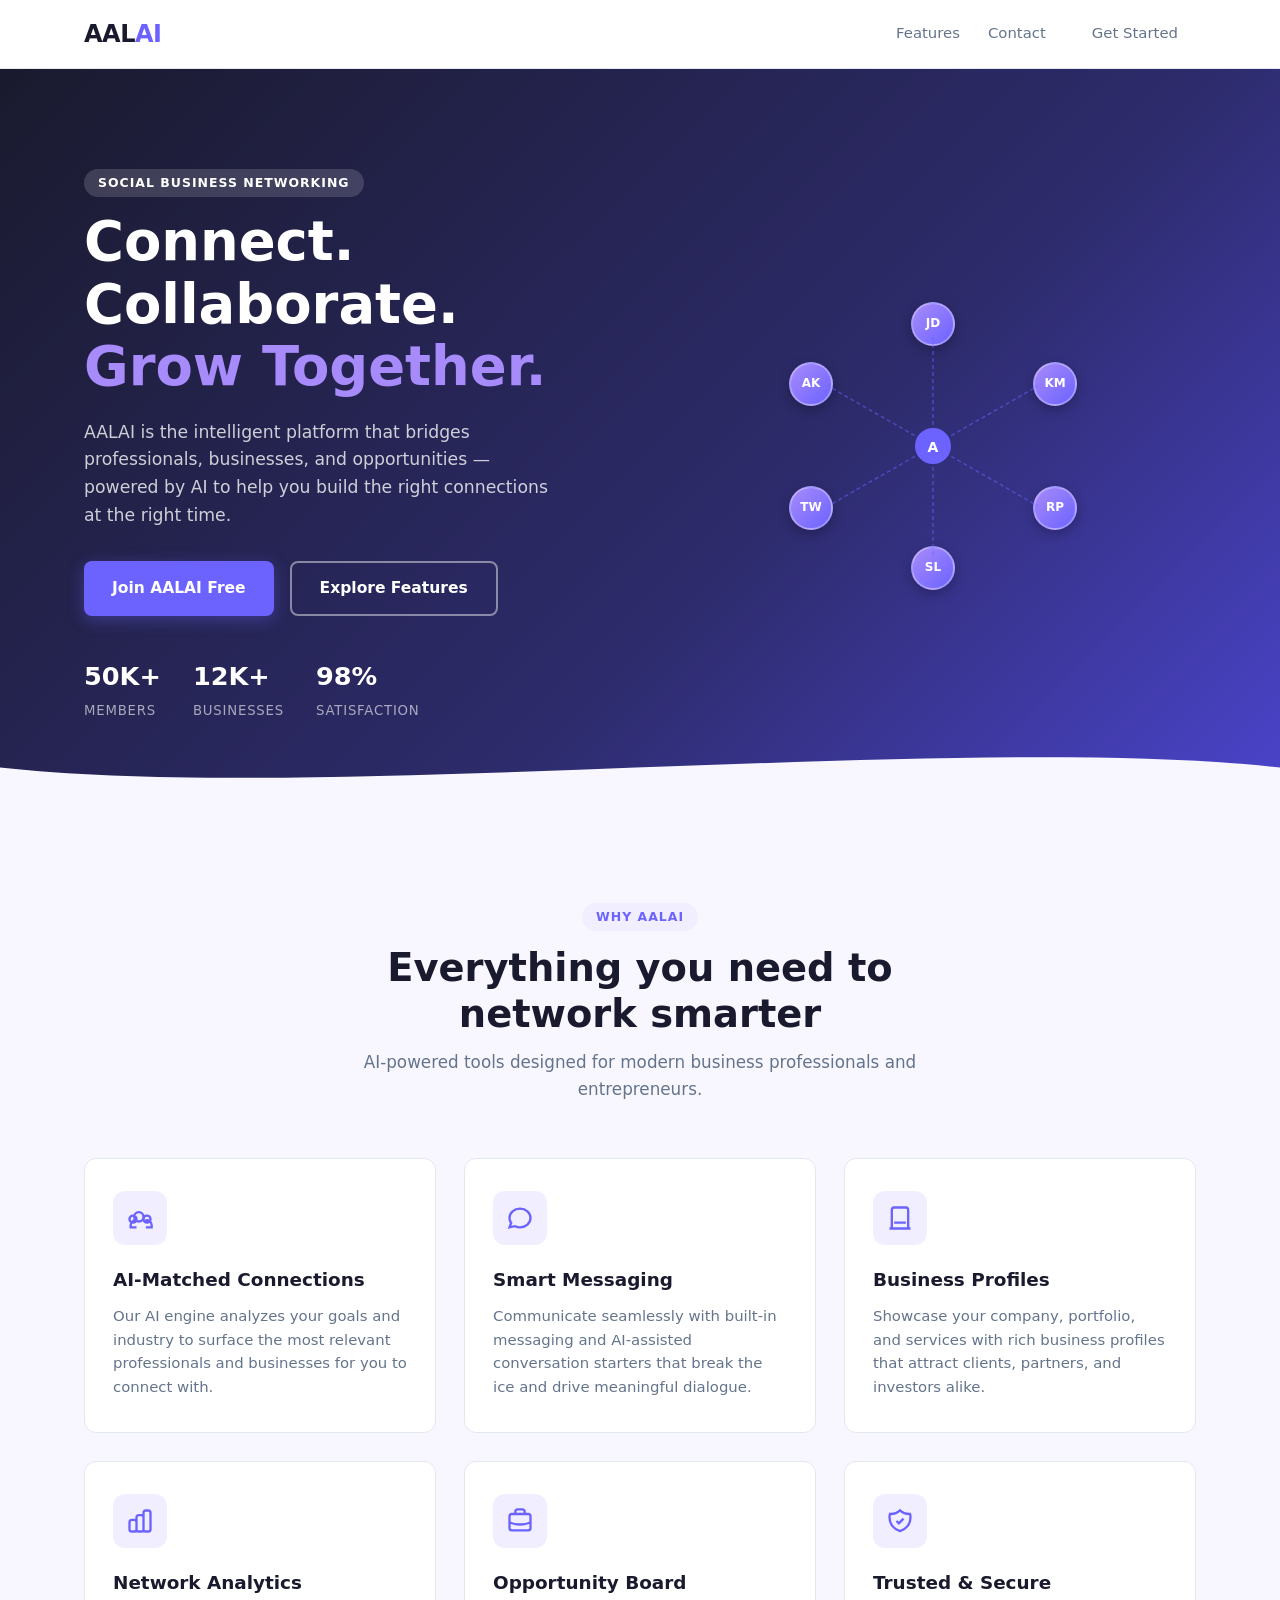
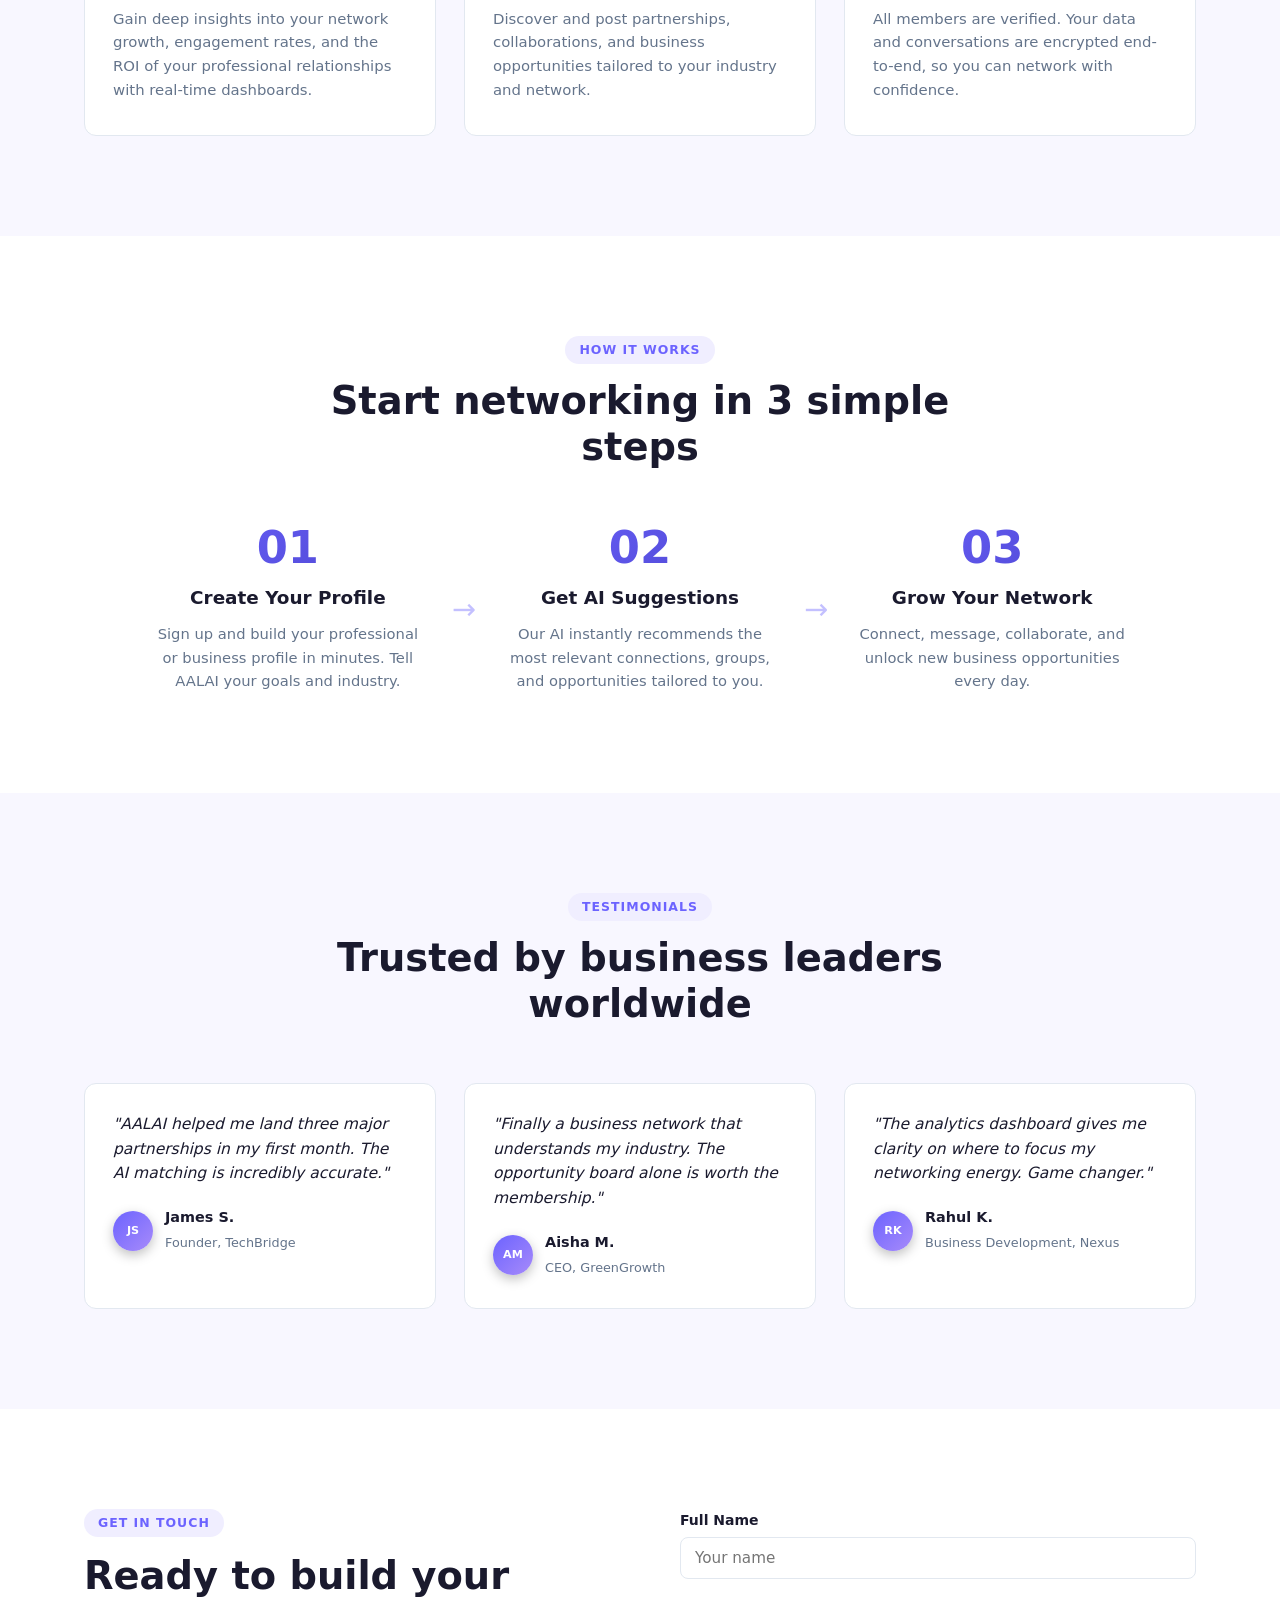
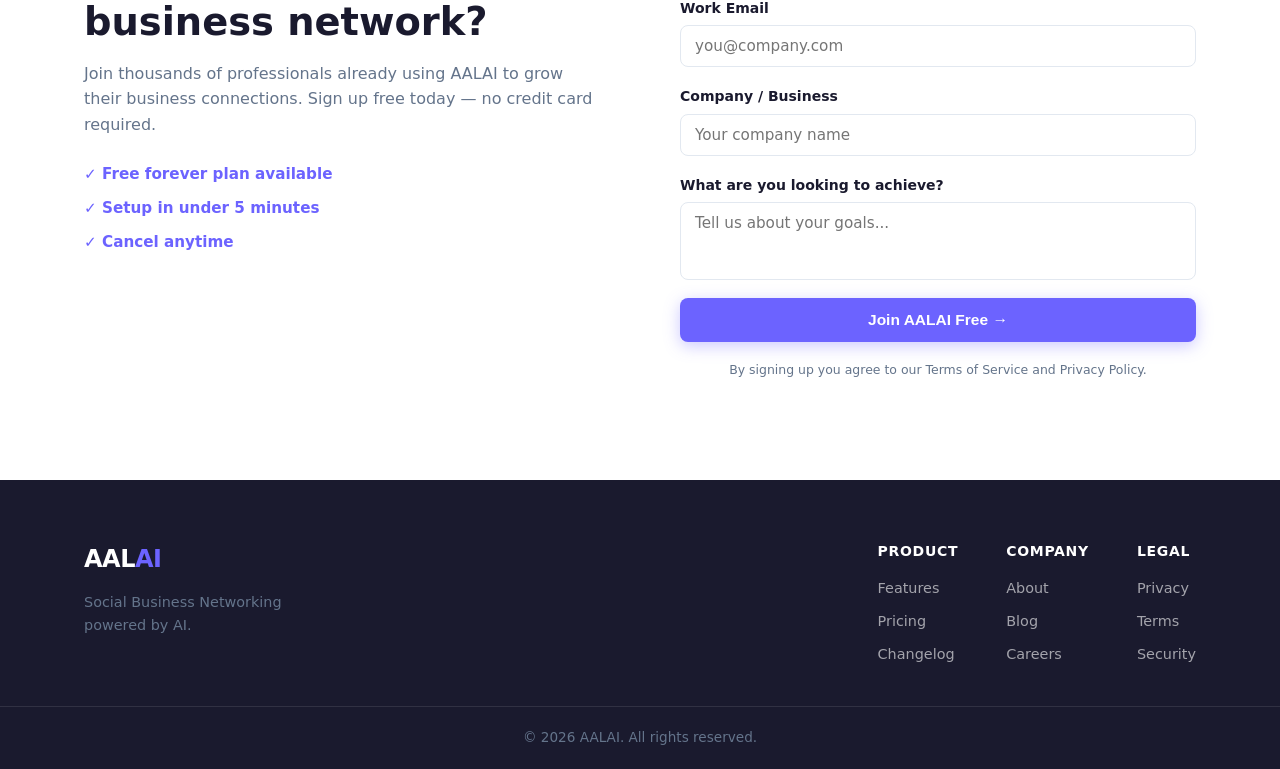
==== index.html @ 5a7bb8ed "Build AALAI social business networking landing page Complete HTML/CSS/JS landing page for AALAI feat" ====
<!DOCTYPE html>
<html lang="en">
<head>
  <meta charset="UTF-8" />
  <meta name="viewport" content="width=device-width, initial-scale=1.0" />
  <title>AALAI — Social Business Networking</title>
  <link rel="stylesheet" href="style.css" />
</head>
<body>

  <!-- NAV -->
  <header class="nav">
    <div class="container nav__inner">
      <a href="#" class="logo">AAL<span>AI</span></a>
      <nav class="nav__links">
        <a href="#features">Features</a>
        <a href="#contact">Contact</a>
        <a href="#contact" class="btn btn--sm">Get Started</a>
      </nav>
      <button class="nav__toggle" aria-label="Toggle menu">&#9776;</button>
    </div>
  </header>

  <!-- HERO -->
  <section class="hero">
    <div class="container hero__inner">
      <div class="hero__text">
        <span class="badge">Social Business Networking</span>
        <h1>Connect. Collaborate.<br /><span>Grow Together.</span></h1>
        <p>
          AALAI is the intelligent platform that bridges professionals,
          businesses, and opportunities — powered by AI to help you build
          the right connections at the right time.
        </p>
        <div class="hero__cta">
          <a href="#contact" class="btn btn--primary">Join AALAI Free</a>
          <a href="#features" class="btn btn--ghost">Explore Features</a>
        </div>
        <div class="hero__stats">
          <div class="stat"><strong>50K+</strong><span>Members</span></div>
          <div class="stat"><strong>12K+</strong><span>Businesses</span></div>
          <div class="stat"><strong>98%</strong><span>Satisfaction</span></div>
        </div>
      </div>
      <div class="hero__visual" aria-hidden="true">
        <div class="network-graph">
          <div class="node node--center">
            <svg width="40" height="40" viewBox="0 0 40 40"><circle cx="20" cy="20" r="18" fill="#6c63ff"/><text x="50%" y="54%" dominant-baseline="middle" text-anchor="middle" fill="#fff" font-size="14" font-weight="bold">A</text></svg>
          </div>
          <div class="node node--1"><div class="avatar">JD</div></div>
          <div class="node node--2"><div class="avatar">KM</div></div>
          <div class="node node--3"><div class="avatar">RP</div></div>
          <div class="node node--4"><div class="avatar">SL</div></div>
          <div class="node node--5"><div class="avatar">TW</div></div>
          <div class="node node--6"><div class="avatar">AK</div></div>
          <svg class="lines" viewBox="0 0 300 300" xmlns="http://www.w3.org/2000/svg">
            <line x1="150" y1="150" x2="150" y2="40" stroke="#6c63ff" stroke-width="1.5" stroke-dasharray="4 3" opacity="0.5"/>
            <line x1="150" y1="150" x2="255" y2="90" stroke="#6c63ff" stroke-width="1.5" stroke-dasharray="4 3" opacity="0.5"/>
            <line x1="150" y1="150" x2="255" y2="210" stroke="#6c63ff" stroke-width="1.5" stroke-dasharray="4 3" opacity="0.5"/>
            <line x1="150" y1="150" x2="150" y2="260" stroke="#6c63ff" stroke-width="1.5" stroke-dasharray="4 3" opacity="0.5"/>
            <line x1="150" y1="150" x2="45" y2="210" stroke="#6c63ff" stroke-width="1.5" stroke-dasharray="4 3" opacity="0.5"/>
            <line x1="150" y1="150" x2="45" y2="90" stroke="#6c63ff" stroke-width="1.5" stroke-dasharray="4 3" opacity="0.5"/>
          </svg>
        </div>
      </div>
    </div>
    <div class="hero__wave">
      <svg viewBox="0 0 1440 80" xmlns="http://www.w3.org/2000/svg" preserveAspectRatio="none">
        <path d="M0,40 C360,80 1080,0 1440,40 L1440,80 L0,80 Z" fill="#f8f7ff"/>
      </svg>
    </div>
  </section>

  <!-- FEATURES -->
  <section class="features" id="features">
    <div class="container">
      <div class="section-header">
        <span class="badge">Why AALAI</span>
        <h2>Everything you need to network smarter</h2>
        <p>AI-powered tools designed for modern business professionals and entrepreneurs.</p>
      </div>
      <div class="features__grid">

        <div class="feature-card">
          <div class="feature-icon">
            <svg width="28" height="28" fill="none" viewBox="0 0 24 24" stroke="#6c63ff" stroke-width="2">
              <path d="M17 20h5v-2a4 4 0 00-5.477-3.72M9 20H4v-2a4 4 0 015.477-3.72M15 11a4 4 0 10-8 0 4 4 0 008 0zm6 2a3 3 0 11-6 0 3 3 0 016 0zm-18 0a3 3 0 116 0 3 3 0 01-6 0z"/>
            </svg>
          </div>
          <h3>AI-Matched Connections</h3>
          <p>Our AI engine analyzes your goals and industry to surface the most relevant professionals and businesses for you to connect with.</p>
        </div>

        <div class="feature-card">
          <div class="feature-icon">
            <svg width="28" height="28" fill="none" viewBox="0 0 24 24" stroke="#6c63ff" stroke-width="2">
              <path d="M8 12h.01M12 12h.01M16 12h.01M21 12c0 4.418-4.03 8-9 8a9.862 9.862 0 01-4.255-.949L3 20l1.395-3.72C3.512 15.042 3 13.574 3 12c0-4.418 4.03-8 9-8s9 3.582 9 8z"/>
            </svg>
          </div>
          <h3>Smart Messaging</h3>
          <p>Communicate seamlessly with built-in messaging and AI-assisted conversation starters that break the ice and drive meaningful dialogue.</p>
        </div>

        <div class="feature-card">
          <div class="feature-icon">
            <svg width="28" height="28" fill="none" viewBox="0 0 24 24" stroke="#6c63ff" stroke-width="2">
              <path d="M19 21V5a2 2 0 00-2-2H7a2 2 0 00-2 2v16m14 0H5m14 0h2M5 21H3m4-10h.01M12 11h.01M17 11h.01M7 16h10"/>
            </svg>
          </div>
          <h3>Business Profiles</h3>
          <p>Showcase your company, portfolio, and services with rich business profiles that attract clients, partners, and investors alike.</p>
        </div>

        <div class="feature-card">
          <div class="feature-icon">
            <svg width="28" height="28" fill="none" viewBox="0 0 24 24" stroke="#6c63ff" stroke-width="2">
              <path d="M9 19v-6a2 2 0 00-2-2H5a2 2 0 00-2 2v6a2 2 0 002 2h2a2 2 0 002-2zm0 0V9a2 2 0 012-2h2a2 2 0 012 2v10m-6 0a2 2 0 002 2h2a2 2 0 002-2m0 0V5a2 2 0 012-2h2a2 2 0 012 2v14a2 2 0 01-2 2h-2a2 2 0 01-2-2z"/>
            </svg>
          </div>
          <h3>Network Analytics</h3>
          <p>Gain deep insights into your network growth, engagement rates, and the ROI of your professional relationships with real-time dashboards.</p>
        </div>

        <div class="feature-card">
          <div class="feature-icon">
            <svg width="28" height="28" fill="none" viewBox="0 0 24 24" stroke="#6c63ff" stroke-width="2">
              <path d="M21 13.255A23.931 23.931 0 0112 15c-3.183 0-6.22-.62-9-1.745M16 6V4a2 2 0 00-2-2h-4a2 2 0 00-2 2v2m4 6h.01M5 20h14a2 2 0 002-2V8a2 2 0 00-2-2H5a2 2 0 00-2 2v10a2 2 0 002 2z"/>
            </svg>
          </div>
          <h3>Opportunity Board</h3>
          <p>Discover and post partnerships, collaborations, and business opportunities tailored to your industry and network.</p>
        </div>

        <div class="feature-card">
          <div class="feature-icon">
            <svg width="28" height="28" fill="none" viewBox="0 0 24 24" stroke="#6c63ff" stroke-width="2">
              <path d="M9 12l2 2 4-4m5.618-4.016A11.955 11.955 0 0112 2.944a11.955 11.955 0 01-8.618 3.04A12.02 12.02 0 003 9c0 5.591 3.824 10.29 9 11.622 5.176-1.332 9-6.03 9-11.622 0-1.042-.133-2.052-.382-3.016z"/>
            </svg>
          </div>
          <h3>Trusted & Secure</h3>
          <p>All members are verified. Your data and conversations are encrypted end-to-end, so you can network with confidence.</p>
        </div>

      </div>
    </div>
  </section>

  <!-- HOW IT WORKS -->
  <section class="how">
    <div class="container">
      <div class="section-header">
        <span class="badge">How It Works</span>
        <h2>Start networking in 3 simple steps</h2>
      </div>
      <div class="how__steps">
        <div class="step">
          <div class="step__num">01</div>
          <h3>Create Your Profile</h3>
          <p>Sign up and build your professional or business profile in minutes. Tell AALAI your goals and industry.</p>
        </div>
        <div class="step__arrow">&#8594;</div>
        <div class="step">
          <div class="step__num">02</div>
          <h3>Get AI Suggestions</h3>
          <p>Our AI instantly recommends the most relevant connections, groups, and opportunities tailored to you.</p>
        </div>
        <div class="step__arrow">&#8594;</div>
        <div class="step">
          <div class="step__num">03</div>
          <h3>Grow Your Network</h3>
          <p>Connect, message, collaborate, and unlock new business opportunities every day.</p>
        </div>
      </div>
    </div>
  </section>

  <!-- TESTIMONIALS -->
  <section class="testimonials">
    <div class="container">
      <div class="section-header">
        <span class="badge">Testimonials</span>
        <h2>Trusted by business leaders worldwide</h2>
      </div>
      <div class="testimonials__grid">
        <div class="testimonial-card">
          <p>"AALAI helped me land three major partnerships in my first month. The AI matching is incredibly accurate."</p>
          <div class="testimonial-author">
            <div class="avatar">JS</div>
            <div>
              <strong>James S.</strong>
              <span>Founder, TechBridge</span>
            </div>
          </div>
        </div>
        <div class="testimonial-card">
          <p>"Finally a business network that understands my industry. The opportunity board alone is worth the membership."</p>
          <div class="testimonial-author">
            <div class="avatar">AM</div>
            <div>
              <strong>Aisha M.</strong>
              <span>CEO, GreenGrowth</span>
            </div>
          </div>
        </div>
        <div class="testimonial-card">
          <p>"The analytics dashboard gives me clarity on where to focus my networking energy. Game changer."</p>
          <div class="testimonial-author">
            <div class="avatar">RK</div>
            <div>
              <strong>Rahul K.</strong>
              <span>Business Development, Nexus</span>
            </div>
          </div>
        </div>
      </div>
    </div>
  </section>

  <!-- CONTACT -->
  <section class="contact" id="contact">
    <div class="container">
      <div class="contact__inner">
        <div class="contact__text">
          <span class="badge">Get In Touch</span>
          <h2>Ready to build your<br />business network?</h2>
          <p>Join thousands of professionals already using AALAI to grow their business connections. Sign up free today — no credit card required.</p>
          <ul class="contact__perks">
            <li>&#10003; Free forever plan available</li>
            <li>&#10003; Setup in under 5 minutes</li>
            <li>&#10003; Cancel anytime</li>
          </ul>
        </div>
        <form class="contact__form" id="contactForm" novalidate>
          <div class="form-group">
            <label for="name">Full Name</label>
            <input type="text" id="name" name="name" placeholder="Your name" required />
          </div>
          <div class="form-group">
            <label for="email">Work Email</label>
            <input type="email" id="email" name="email" placeholder="you@company.com" required />
          </div>
          <div class="form-group">
            <label for="company">Company / Business</label>
            <input type="text" id="company" name="company" placeholder="Your company name" />
          </div>
          <div class="form-group">
            <label for="message">What are you looking to achieve?</label>
            <textarea id="message" name="message" rows="3" placeholder="Tell us about your goals..."></textarea>
          </div>
          <button type="submit" class="btn btn--primary btn--full">Join AALAI Free &#8594;</button>
          <p class="form-note">By signing up you agree to our Terms of Service and Privacy Policy.</p>
          <div class="form-success" id="formSuccess" hidden>
            &#10003; Thanks! We'll be in touch soon.
          </div>
        </form>
      </div>
    </div>
  </section>

  <!-- FOOTER -->
  <footer class="footer">
    <div class="container footer__inner">
      <div class="footer__brand">
        <a href="#" class="logo">AAL<span>AI</span></a>
        <p>Social Business Networking powered by AI.</p>
      </div>
      <div class="footer__links">
        <div>
          <strong>Product</strong>
          <a href="#features">Features</a>
          <a href="#">Pricing</a>
          <a href="#">Changelog</a>
        </div>
        <div>
          <strong>Company</strong>
          <a href="#">About</a>
          <a href="#">Blog</a>
          <a href="#">Careers</a>
        </div>
        <div>
          <strong>Legal</strong>
          <a href="#">Privacy</a>
          <a href="#">Terms</a>
          <a href="#">Security</a>
        </div>
      </div>
    </div>
    <div class="footer__bottom">
      <div class="container">
        <p>&copy; 2026 AALAI. All rights reserved.</p>
      </div>
    </div>
  </footer>

  <script src="main.js"></script>
</body>
</html>
---- style.css ----
/* ===========================
   AALAI — Social Business Networking
   style.css
   =========================== */

*, *::before, *::after { box-sizing: border-box; margin: 0; padding: 0; }

:root {
  --primary: #6c63ff;
  --primary-dark: #4b44cc;
  --primary-light: #f0eeff;
  --accent: #ff6584;
  --text: #1a1a2e;
  --muted: #64748b;
  --bg: #ffffff;
  --bg-alt: #f8f7ff;
  --border: #e2e8f0;
  --radius: 12px;
  --shadow: 0 4px 24px rgba(108,99,255,0.10);
  --shadow-lg: 0 8px 40px rgba(108,99,255,0.18);
  --transition: 0.22s ease;
  --font: 'Segoe UI', system-ui, -apple-system, sans-serif;
}

html { scroll-behavior: smooth; }

body {
  font-family: var(--font);
  color: var(--text);
  background: var(--bg);
  line-height: 1.6;
}

.container {
  max-width: 1160px;
  margin: 0 auto;
  padding: 0 24px;
}

/* TYPOGRAPHY */
h1 { font-size: clamp(2.2rem, 5vw, 3.4rem); font-weight: 800; line-height: 1.15; }
h2 { font-size: clamp(1.6rem, 3.5vw, 2.4rem); font-weight: 700; line-height: 1.2; }
h3 { font-size: 1.15rem; font-weight: 600; }
p  { color: var(--muted); }

.badge {
  display: inline-block;
  background: var(--primary-light);
  color: var(--primary);
  font-size: 0.78rem;
  font-weight: 600;
  letter-spacing: 0.08em;
  text-transform: uppercase;
  padding: 4px 14px;
  border-radius: 100px;
  margin-bottom: 14px;
}

.section-header {
  text-align: center;
  max-width: 620px;
  margin: 0 auto 56px;
}
.section-header h2 { margin-bottom: 12px; }
.section-header p { font-size: 1.05rem; }

/* BUTTONS */
.btn {
  display: inline-flex;
  align-items: center;
  gap: 6px;
  padding: 13px 28px;
  border-radius: 8px;
  font-size: 0.97rem;
  font-weight: 600;
  text-decoration: none;
  cursor: pointer;
  border: none;
  transition: var(--transition);
}
.btn--primary {
  background: var(--primary);
  color: #fff;
  box-shadow: 0 4px 16px rgba(108,99,255,0.35);
}
.btn--primary:hover { background: var(--primary-dark); transform: translateY(-1px); box-shadow: 0 6px 20px rgba(108,99,255,0.45); }
.btn--ghost {
  background: transparent;
  color: var(--primary);
  border: 2px solid var(--primary);
}
.btn--ghost:hover { background: var(--primary-light); }
.btn--sm { padding: 8px 18px; font-size: 0.875rem; }
.btn--full { width: 100%; justify-content: center; }

/* NAV */
.nav {
  position: sticky;
  top: 0;
  z-index: 100;
  background: rgba(255,255,255,0.92);
  backdrop-filter: blur(12px);
  border-bottom: 1px solid var(--border);
}
.nav__inner {
  display: flex;
  align-items: center;
  justify-content: space-between;
  height: 68px;
}
.logo {
  font-size: 1.5rem;
  font-weight: 800;
  text-decoration: none;
  color: var(--text);
  letter-spacing: -0.02em;
}
.logo span { color: var(--primary); }

.nav__links {
  display: flex;
  align-items: center;
  gap: 28px;
}
.nav__links a {
  color: var(--muted);
  text-decoration: none;
  font-size: 0.93rem;
  font-weight: 500;
  transition: color var(--transition);
}
.nav__links a:hover { color: var(--primary); }

.nav__toggle {
  display: none;
  background: none;
  border: none;
  font-size: 1.4rem;
  cursor: pointer;
  color: var(--text);
}

/* HERO */
.hero {
  background: linear-gradient(135deg, #1a1a2e 0%, #2d2b6b 60%, #4b44cc 100%);
  position: relative;
  overflow: hidden;
  padding: 100px 0 0;
}
.hero__inner {
  display: grid;
  grid-template-columns: 1fr 1fr;
  gap: 60px;
  align-items: center;
  padding-bottom: 80px;
}
.hero__text { color: #fff; }
.hero__text .badge { background: rgba(255,255,255,0.15); color: #fff; }
.hero__text h1 { color: #fff; margin-bottom: 20px; }
.hero__text h1 span { color: #a78bfa; }
.hero__text p { color: rgba(255,255,255,0.78); font-size: 1.08rem; margin-bottom: 32px; max-width: 480px; }

.hero__cta { display: flex; gap: 16px; flex-wrap: wrap; margin-bottom: 40px; }
.hero__cta .btn--ghost { color: #fff; border-color: rgba(255,255,255,0.45); }
.hero__cta .btn--ghost:hover { background: rgba(255,255,255,0.1); }

.hero__stats { display: flex; gap: 32px; }
.stat strong { display: block; font-size: 1.6rem; font-weight: 800; color: #fff; }
.stat span { font-size: 0.83rem; color: rgba(255,255,255,0.6); text-transform: uppercase; letter-spacing: 0.06em; }

/* Network graph visual */
.hero__visual {
  display: flex;
  justify-content: center;
  align-items: center;
}
.network-graph {
  position: relative;
  width: 300px;
  height: 300px;
}
.node {
  position: absolute;
  display: flex;
  align-items: center;
  justify-content: center;
}
.node--center { top: 50%; left: 50%; transform: translate(-50%,-50%); z-index: 2; }
.node--1 { top: 2%; left: 50%; transform: translateX(-50%); }
.node--2 { top: 22%; right: 2%; }
.node--3 { bottom: 22%; right: 2%; }
.node--4 { bottom: 2%; left: 50%; transform: translateX(-50%); }
.node--5 { bottom: 22%; left: 2%; }
.node--6 { top: 22%; left: 2%; }

.avatar {
  width: 44px;
  height: 44px;
  background: linear-gradient(135deg, #a78bfa, #6c63ff);
  border-radius: 50%;
  display: flex;
  align-items: center;
  justify-content: center;
  color: #fff;
  font-size: 0.75rem;
  font-weight: 700;
  border: 2px solid rgba(255,255,255,0.3);
  box-shadow: 0 4px 12px rgba(0,0,0,0.25);
}

.lines {
  position: absolute;
  inset: 0;
  width: 100%;
  height: 100%;
  z-index: 0;
  animation: dash 3s linear infinite;
}
@keyframes dash {
  to { stroke-dashoffset: -20; }
}

.hero__wave {
  position: absolute;
  bottom: -1px;
  left: 0;
  width: 100%;
  line-height: 0;
}
.hero__wave svg { display: block; width: 100%; }

/* FEATURES */
.features {
  background: var(--bg-alt);
  padding: 100px 0;
}
.features__grid {
  display: grid;
  grid-template-columns: repeat(3, 1fr);
  gap: 28px;
}
.feature-card {
  background: var(--bg);
  border: 1px solid var(--border);
  border-radius: var(--radius);
  padding: 32px 28px;
  transition: var(--transition);
}
.feature-card:hover { box-shadow: var(--shadow-lg); transform: translateY(-4px); }
.feature-icon {
  width: 54px;
  height: 54px;
  background: var(--primary-light);
  border-radius: 12px;
  display: flex;
  align-items: center;
  justify-content: center;
  margin-bottom: 20px;
}
.feature-card h3 { margin-bottom: 10px; color: var(--text); }
.feature-card p { font-size: 0.93rem; }

/* HOW IT WORKS */
.how {
  padding: 100px 0;
  background: var(--bg);
}
.how__steps {
  display: flex;
  align-items: flex-start;
  justify-content: center;
  gap: 24px;
  flex-wrap: wrap;
}
.step {
  flex: 1;
  min-width: 200px;
  max-width: 280px;
  text-align: center;
}
.step__num {
  font-size: 2.8rem;
  font-weight: 900;
  color: var(--primary-light);
  line-height: 1;
  margin-bottom: 12px;
  background: linear-gradient(135deg, var(--primary), var(--primary-dark));
  -webkit-background-clip: text;
  -webkit-text-fill-color: transparent;
  background-clip: text;
}
.step h3 { margin-bottom: 10px; }
.step p { font-size: 0.92rem; }
.step__arrow { font-size: 1.8rem; color: var(--primary); align-self: center; opacity: 0.4; }

/* TESTIMONIALS */
.testimonials {
  padding: 100px 0;
  background: var(--bg-alt);
}
.testimonials__grid {
  display: grid;
  grid-template-columns: repeat(3, 1fr);
  gap: 28px;
}
.testimonial-card {
  background: var(--bg);
  border: 1px solid var(--border);
  border-radius: var(--radius);
  padding: 28px;
}
.testimonial-card p { font-size: 0.97rem; color: var(--text); margin-bottom: 20px; font-style: italic; }
.testimonial-author {
  display: flex;
  align-items: center;
  gap: 12px;
}
.testimonial-author .avatar {
  width: 40px;
  height: 40px;
  font-size: 0.7rem;
  border: none;
  background: linear-gradient(135deg, #6c63ff, #a78bfa);
}
.testimonial-author strong { display: block; font-size: 0.9rem; color: var(--text); }
.testimonial-author span { font-size: 0.8rem; color: var(--muted); }

/* CONTACT */
.contact {
  padding: 100px 0;
  background: var(--bg);
}
.contact__inner {
  display: grid;
  grid-template-columns: 1fr 1fr;
  gap: 80px;
  align-items: start;
}
.contact__text .badge { margin-bottom: 16px; }
.contact__text h2 { margin-bottom: 16px; }
.contact__text p { margin-bottom: 24px; font-size: 1rem; }
.contact__perks { list-style: none; display: flex; flex-direction: column; gap: 10px; }
.contact__perks li { color: var(--primary); font-weight: 600; font-size: 0.95rem; }

.contact__form { display: flex; flex-direction: column; gap: 18px; }
.form-group { display: flex; flex-direction: column; gap: 6px; }
.form-group label { font-size: 0.875rem; font-weight: 600; color: var(--text); }
.form-group input,
.form-group textarea {
  padding: 11px 14px;
  border: 1.5px solid var(--border);
  border-radius: 8px;
  font-family: var(--font);
  font-size: 0.95rem;
  color: var(--text);
  background: var(--bg);
  transition: border-color var(--transition);
  resize: none;
}
.form-group input:focus,
.form-group textarea:focus {
  outline: none;
  border-color: var(--primary);
  box-shadow: 0 0 0 3px rgba(108,99,255,0.12);
}
.form-note { font-size: 0.78rem; text-align: center; color: var(--muted); }
.form-success {
  background: #ecfdf5;
  color: #059669;
  border: 1px solid #a7f3d0;
  border-radius: 8px;
  padding: 12px 16px;
  font-weight: 600;
  text-align: center;
}

/* FOOTER */
.footer {
  background: var(--text);
  color: rgba(255,255,255,0.7);
}
.footer__inner {
  display: flex;
  justify-content: space-between;
  gap: 48px;
  padding: 60px 24px 40px;
  flex-wrap: wrap;
}
.footer__brand { max-width: 260px; }
.footer__brand .logo { color: #fff; margin-bottom: 12px; display: inline-block; }
.footer__brand p { font-size: 0.9rem; }
.footer__links {
  display: flex;
  gap: 48px;
  flex-wrap: wrap;
}
.footer__links div {
  display: flex;
  flex-direction: column;
  gap: 10px;
}
.footer__links strong { color: #fff; font-size: 0.875rem; letter-spacing: 0.05em; text-transform: uppercase; margin-bottom: 4px; }
.footer__links a {
  color: rgba(255,255,255,0.6);
  text-decoration: none;
  font-size: 0.9rem;
  transition: color var(--transition);
}
.footer__links a:hover { color: #fff; }
.footer__bottom {
  border-top: 1px solid rgba(255,255,255,0.1);
  padding: 20px 24px;
  text-align: center;
}
.footer__bottom p { font-size: 0.85rem; }

/* RESPONSIVE */
@media (max-width: 900px) {
  .hero__inner { grid-template-columns: 1fr; gap: 40px; text-align: center; }
  .hero__visual { display: none; }
  .hero__stats { justify-content: center; }
  .hero__cta { justify-content: center; }
  .hero__text p { margin: 0 auto 32px; }
  .features__grid { grid-template-columns: repeat(2, 1fr); }
  .testimonials__grid { grid-template-columns: repeat(2, 1fr); }
  .contact__inner { grid-template-columns: 1fr; gap: 48px; }
}

@media (max-width: 640px) {
  .nav__links { display: none; }
  .nav__links.open {
    display: flex;
    flex-direction: column;
    position: absolute;
    top: 68px;
    left: 0;
    right: 0;
    background: #fff;
    border-bottom: 1px solid var(--border);
    padding: 20px 24px;
    gap: 16px;
    box-shadow: var(--shadow);
    z-index: 99;
  }
  .nav__toggle { display: block; }
  .features__grid { grid-template-columns: 1fr; }
  .testimonials__grid { grid-template-columns: 1fr; }
  .how__steps { flex-direction: column; align-items: center; }
  .step__arrow { transform: rotate(90deg); }
  .footer__inner { flex-direction: column; }
  .footer__links { gap: 32px; }
  .hero__stats { flex-direction: column; gap: 16px; align-items: center; }
}
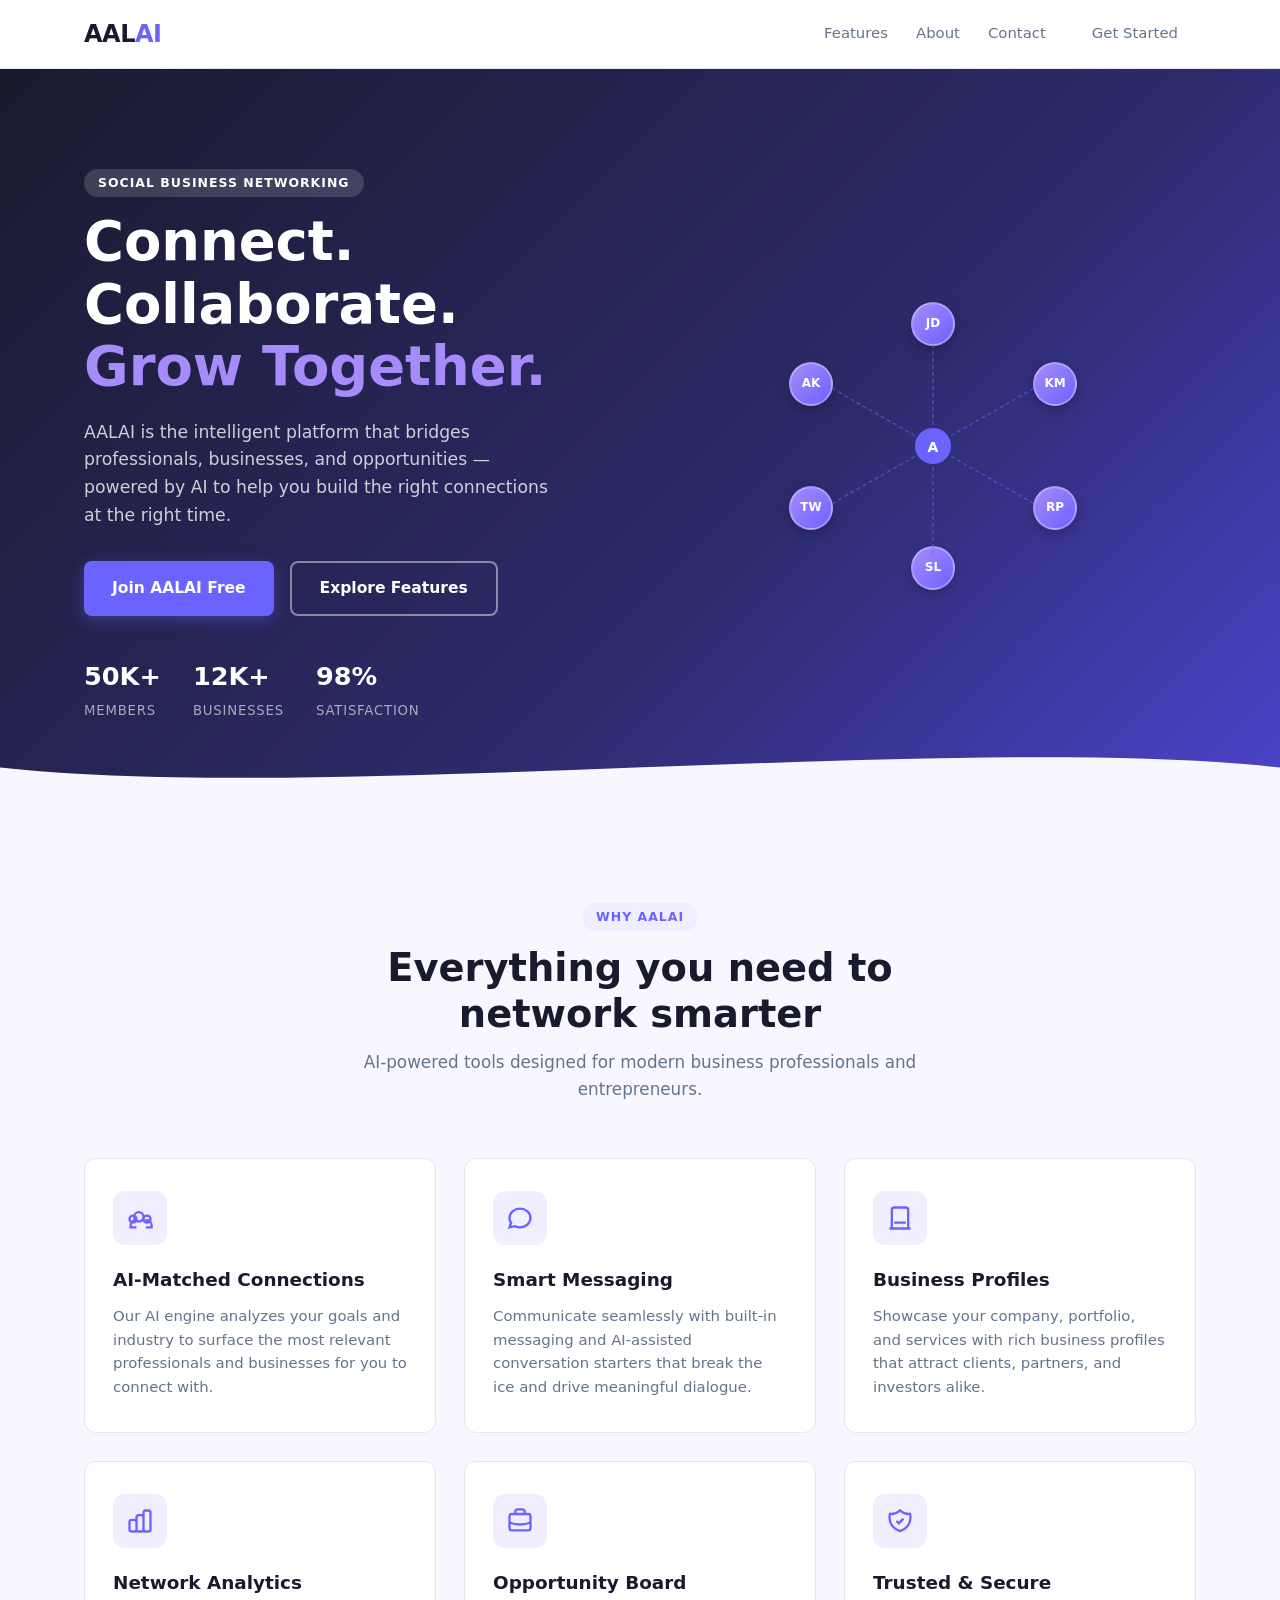
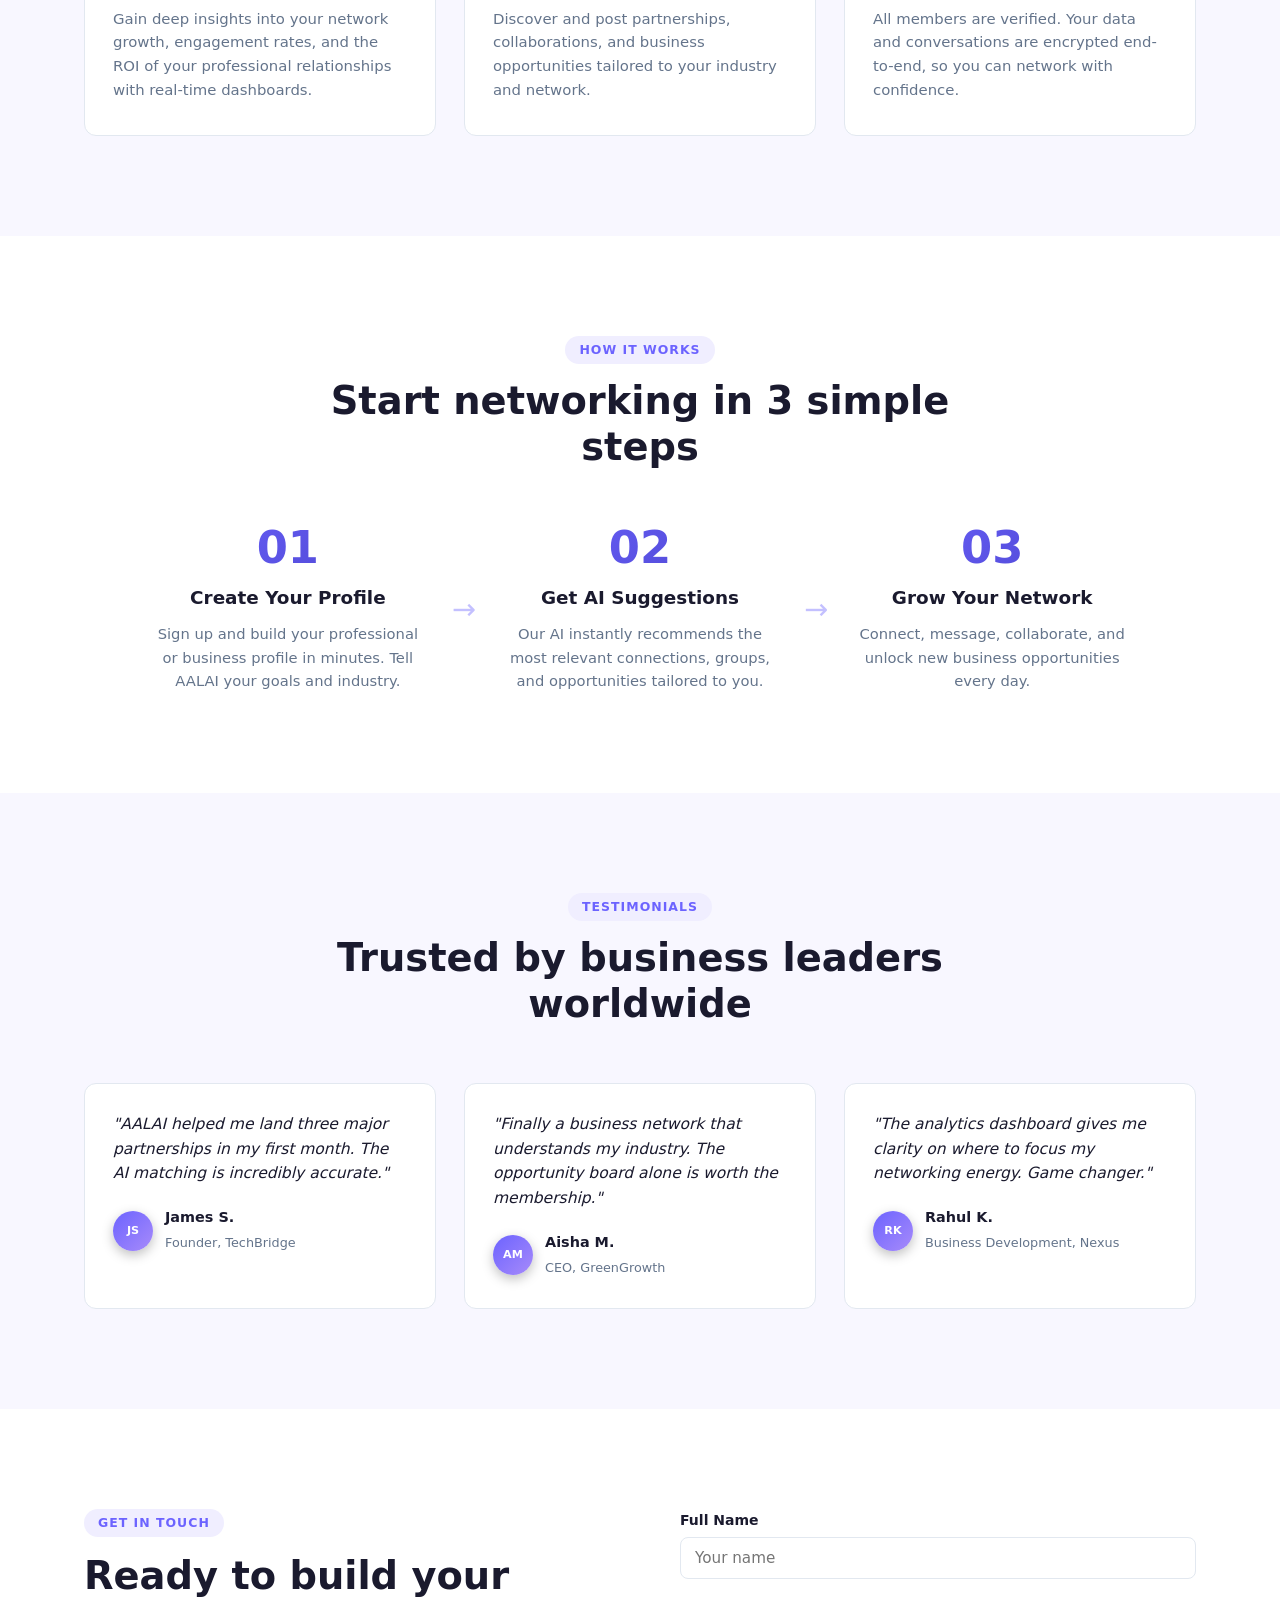
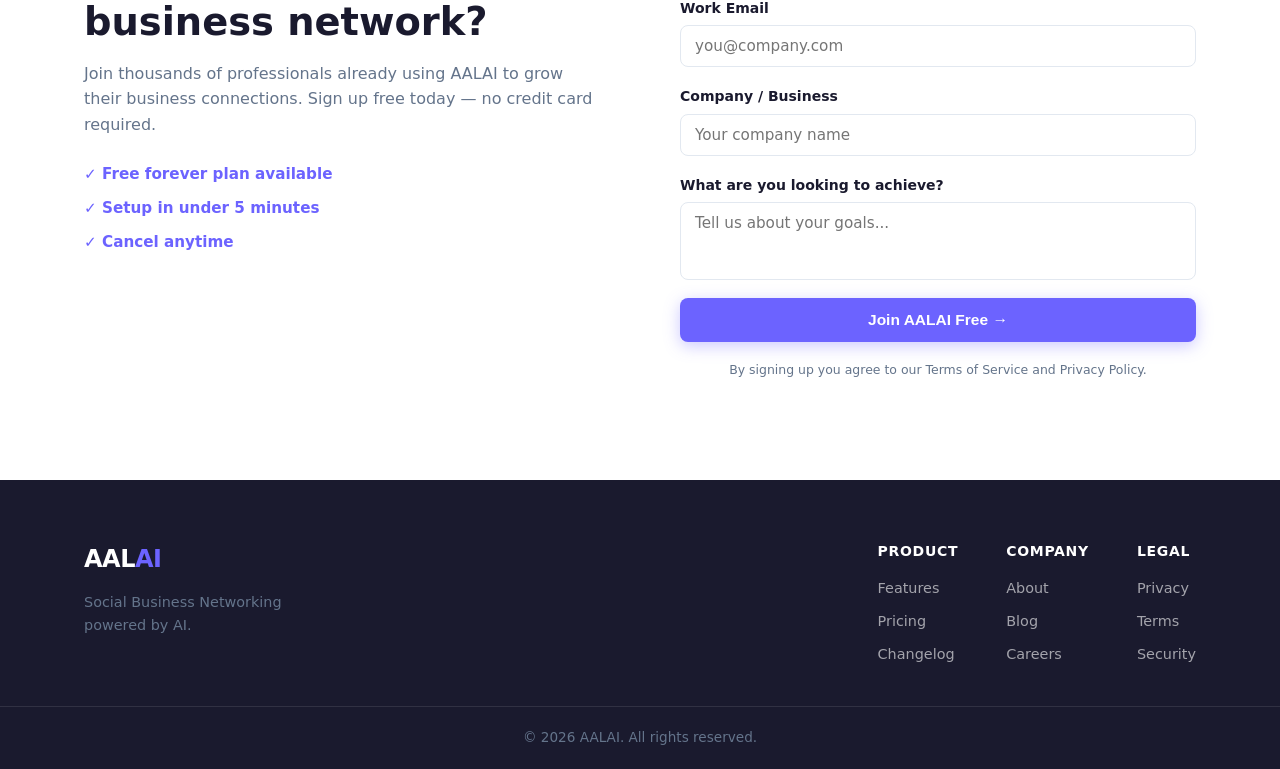
==== commit a9b0bfea: "Add About page with mission, story timeline, values, and team - about.html: full About page with pag" ====
--- a/index.html
+++ b/index.html
@@ -14,6 +14,7 @@
       <a href="#" class="logo">AAL<span>AI</span></a>
       <nav class="nav__links">
         <a href="#features">Features</a>
+        <a href="about.html">About</a>
         <a href="#contact">Contact</a>
         <a href="#contact" class="btn btn--sm">Get Started</a>
       </nav>
@@ -273,7 +274,7 @@
         </div>
         <div>
           <strong>Company</strong>
-          <a href="#">About</a>
+          <a href="about.html">About</a>
           <a href="#">Blog</a>
           <a href="#">Careers</a>
         </div>
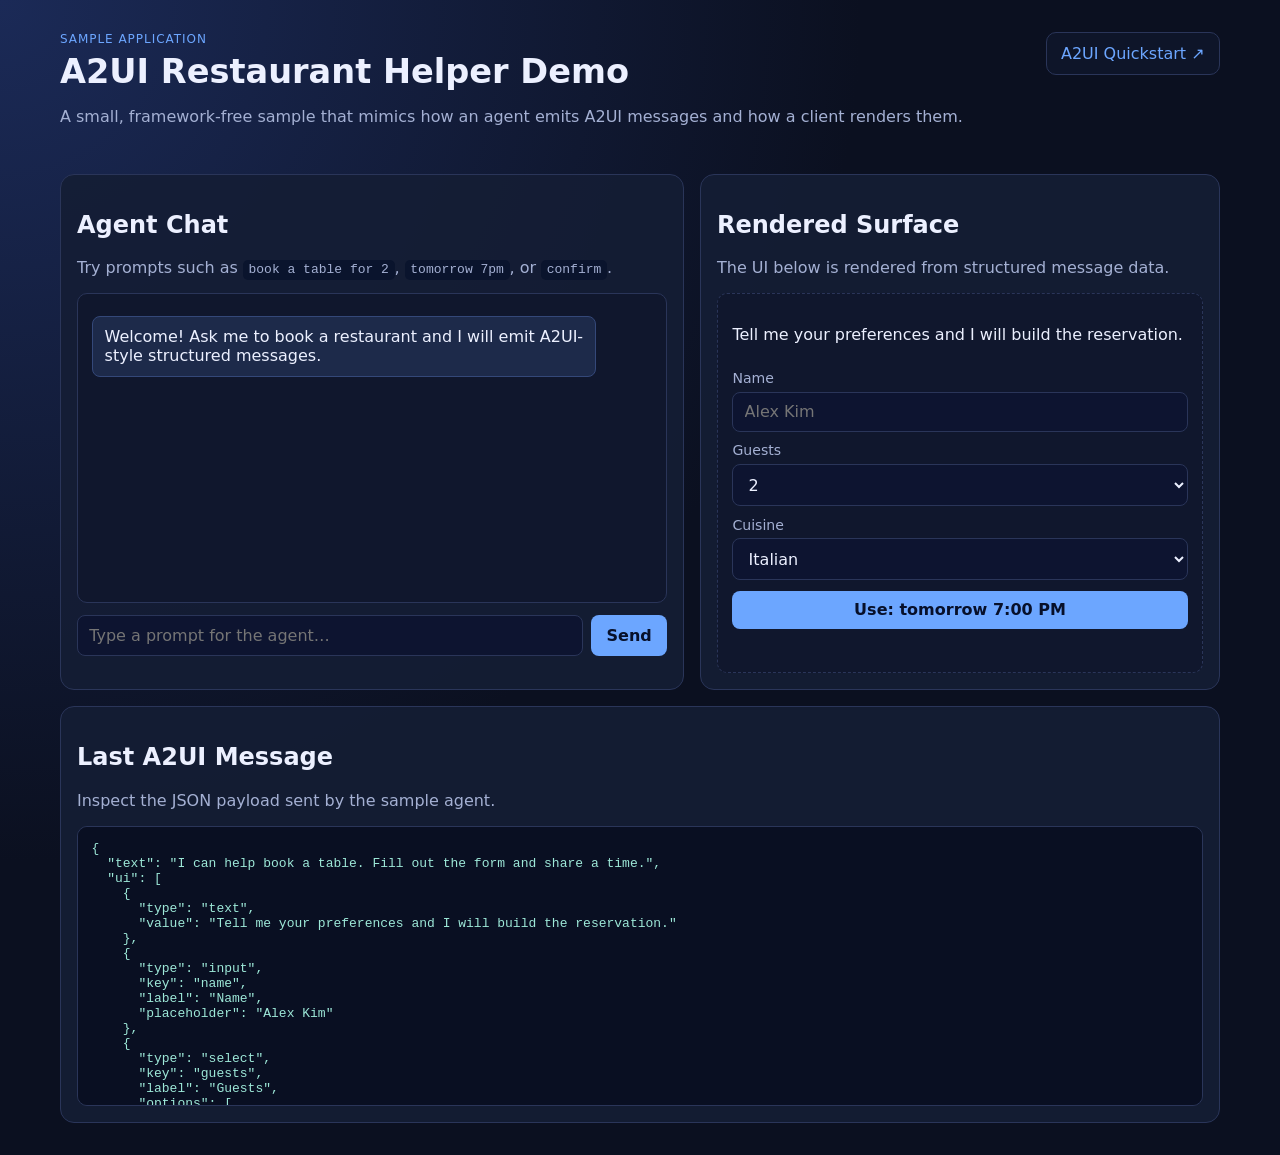
==== commit 0f29d5a3: "Create A2UI sample restaurant assistant app" ====
--- a/index.html
+++ b/index.html
@@ -3,295 +3,44 @@
 <head>
   <meta charset="UTF-8" />
   <meta name="viewport" content="width=device-width, initial-scale=1.0" />
-  <title>AALAI — Social Business Networking</title>
+  <title>A2UI Sample Application</title>
   <link rel="stylesheet" href="style.css" />
 </head>
 <body>
-
-  <!-- NAV -->
-  <header class="nav">
-    <div class="container nav__inner">
-      <a href="#" class="logo">AAL<span>AI</span></a>
-      <nav class="nav__links">
-        <a href="#features">Features</a>
-        <a href="about.html">About</a>
-        <a href="#contact">Contact</a>
-        <a href="#contact" class="btn btn--sm">Get Started</a>
-      </nav>
-      <button class="nav__toggle" aria-label="Toggle menu">&#9776;</button>
+  <header class="app-header">
+    <div>
+      <p class="eyebrow">Sample Application</p>
+      <h1>A2UI Restaurant Helper Demo</h1>
+      <p class="subtitle">A small, framework-free sample that mimics how an agent emits A2UI messages and how a client renders them.</p>
     </div>
+    <a class="header-link" href="https://a2ui.org/quickstart/" target="_blank" rel="noreferrer">A2UI Quickstart ↗</a>
   </header>
 
-  <!-- HERO -->
-  <section class="hero">
-    <div class="container hero__inner">
-      <div class="hero__text">
-        <span class="badge">Social Business Networking</span>
-        <h1>Connect. Collaborate.<br /><span>Grow Together.</span></h1>
-        <p>
-          AALAI is the intelligent platform that bridges professionals,
-          businesses, and opportunities — powered by AI to help you build
-          the right connections at the right time.
-        </p>
-        <div class="hero__cta">
-          <a href="#contact" class="btn btn--primary">Join AALAI Free</a>
-          <a href="#features" class="btn btn--ghost">Explore Features</a>
-        </div>
-        <div class="hero__stats">
-          <div class="stat"><strong>50K+</strong><span>Members</span></div>
-          <div class="stat"><strong>12K+</strong><span>Businesses</span></div>
-          <div class="stat"><strong>98%</strong><span>Satisfaction</span></div>
-        </div>
-      </div>
-      <div class="hero__visual" aria-hidden="true">
-        <div class="network-graph">
-          <div class="node node--center">
-            <svg width="40" height="40" viewBox="0 0 40 40"><circle cx="20" cy="20" r="18" fill="#6c63ff"/><text x="50%" y="54%" dominant-baseline="middle" text-anchor="middle" fill="#fff" font-size="14" font-weight="bold">A</text></svg>
-          </div>
-          <div class="node node--1"><div class="avatar">JD</div></div>
-          <div class="node node--2"><div class="avatar">KM</div></div>
-          <div class="node node--3"><div class="avatar">RP</div></div>
-          <div class="node node--4"><div class="avatar">SL</div></div>
-          <div class="node node--5"><div class="avatar">TW</div></div>
-          <div class="node node--6"><div class="avatar">AK</div></div>
-          <svg class="lines" viewBox="0 0 300 300" xmlns="http://www.w3.org/2000/svg">
-            <line x1="150" y1="150" x2="150" y2="40" stroke="#6c63ff" stroke-width="1.5" stroke-dasharray="4 3" opacity="0.5"/>
-            <line x1="150" y1="150" x2="255" y2="90" stroke="#6c63ff" stroke-width="1.5" stroke-dasharray="4 3" opacity="0.5"/>
-            <line x1="150" y1="150" x2="255" y2="210" stroke="#6c63ff" stroke-width="1.5" stroke-dasharray="4 3" opacity="0.5"/>
-            <line x1="150" y1="150" x2="150" y2="260" stroke="#6c63ff" stroke-width="1.5" stroke-dasharray="4 3" opacity="0.5"/>
-            <line x1="150" y1="150" x2="45" y2="210" stroke="#6c63ff" stroke-width="1.5" stroke-dasharray="4 3" opacity="0.5"/>
-            <line x1="150" y1="150" x2="45" y2="90" stroke="#6c63ff" stroke-width="1.5" stroke-dasharray="4 3" opacity="0.5"/>
-          </svg>
-        </div>
-      </div>
-    </div>
-    <div class="hero__wave">
-      <svg viewBox="0 0 1440 80" xmlns="http://www.w3.org/2000/svg" preserveAspectRatio="none">
-        <path d="M0,40 C360,80 1080,0 1440,40 L1440,80 L0,80 Z" fill="#f8f7ff"/>
-      </svg>
-    </div>
-  </section>
+  <main class="layout">
+    <section class="panel panel--chat">
+      <h2>Agent Chat</h2>
+      <p class="muted">Try prompts such as <code>book a table for 2</code>, <code>tomorrow 7pm</code>, or <code>confirm</code>.</p>
 
-  <!-- FEATURES -->
-  <section class="features" id="features">
-    <div class="container">
-      <div class="section-header">
-        <span class="badge">Why AALAI</span>
-        <h2>Everything you need to network smarter</h2>
-        <p>AI-powered tools designed for modern business professionals and entrepreneurs.</p>
-      </div>
-      <div class="features__grid">
+      <div id="chatLog" class="chat-log" aria-live="polite"></div>
 
-        <div class="feature-card">
-          <div class="feature-icon">
-            <svg width="28" height="28" fill="none" viewBox="0 0 24 24" stroke="#6c63ff" stroke-width="2">
-              <path d="M17 20h5v-2a4 4 0 00-5.477-3.72M9 20H4v-2a4 4 0 015.477-3.72M15 11a4 4 0 10-8 0 4 4 0 008 0zm6 2a3 3 0 11-6 0 3 3 0 016 0zm-18 0a3 3 0 116 0 3 3 0 01-6 0z"/>
-            </svg>
-          </div>
-          <h3>AI-Matched Connections</h3>
-          <p>Our AI engine analyzes your goals and industry to surface the most relevant professionals and businesses for you to connect with.</p>
-        </div>
+      <form id="chatForm" class="chat-form">
+        <input id="promptInput" name="prompt" type="text" autocomplete="off" placeholder="Type a prompt for the agent…" required />
+        <button type="submit">Send</button>
+      </form>
+    </section>
 
-        <div class="feature-card">
-          <div class="feature-icon">
-            <svg width="28" height="28" fill="none" viewBox="0 0 24 24" stroke="#6c63ff" stroke-width="2">
-              <path d="M8 12h.01M12 12h.01M16 12h.01M21 12c0 4.418-4.03 8-9 8a9.862 9.862 0 01-4.255-.949L3 20l1.395-3.72C3.512 15.042 3 13.574 3 12c0-4.418 4.03-8 9-8s9 3.582 9 8z"/>
-            </svg>
-          </div>
-          <h3>Smart Messaging</h3>
-          <p>Communicate seamlessly with built-in messaging and AI-assisted conversation starters that break the ice and drive meaningful dialogue.</p>
-        </div>
+    <section class="panel panel--surface">
+      <h2>Rendered Surface</h2>
+      <p class="muted">The UI below is rendered from structured message data.</p>
+      <div id="surface" class="surface"></div>
+    </section>
 
-        <div class="feature-card">
-          <div class="feature-icon">
-            <svg width="28" height="28" fill="none" viewBox="0 0 24 24" stroke="#6c63ff" stroke-width="2">
-              <path d="M19 21V5a2 2 0 00-2-2H7a2 2 0 00-2 2v16m14 0H5m14 0h2M5 21H3m4-10h.01M12 11h.01M17 11h.01M7 16h10"/>
-            </svg>
-          </div>
-          <h3>Business Profiles</h3>
-          <p>Showcase your company, portfolio, and services with rich business profiles that attract clients, partners, and investors alike.</p>
-        </div>
-
-        <div class="feature-card">
-          <div class="feature-icon">
-            <svg width="28" height="28" fill="none" viewBox="0 0 24 24" stroke="#6c63ff" stroke-width="2">
-              <path d="M9 19v-6a2 2 0 00-2-2H5a2 2 0 00-2 2v6a2 2 0 002 2h2a2 2 0 002-2zm0 0V9a2 2 0 012-2h2a2 2 0 012 2v10m-6 0a2 2 0 002 2h2a2 2 0 002-2m0 0V5a2 2 0 012-2h2a2 2 0 012 2v14a2 2 0 01-2 2h-2a2 2 0 01-2-2z"/>
-            </svg>
-          </div>
-          <h3>Network Analytics</h3>
-          <p>Gain deep insights into your network growth, engagement rates, and the ROI of your professional relationships with real-time dashboards.</p>
-        </div>
-
-        <div class="feature-card">
-          <div class="feature-icon">
-            <svg width="28" height="28" fill="none" viewBox="0 0 24 24" stroke="#6c63ff" stroke-width="2">
-              <path d="M21 13.255A23.931 23.931 0 0112 15c-3.183 0-6.22-.62-9-1.745M16 6V4a2 2 0 00-2-2h-4a2 2 0 00-2 2v2m4 6h.01M5 20h14a2 2 0 002-2V8a2 2 0 00-2-2H5a2 2 0 00-2 2v10a2 2 0 002 2z"/>
-            </svg>
-          </div>
-          <h3>Opportunity Board</h3>
-          <p>Discover and post partnerships, collaborations, and business opportunities tailored to your industry and network.</p>
-        </div>
-
-        <div class="feature-card">
-          <div class="feature-icon">
-            <svg width="28" height="28" fill="none" viewBox="0 0 24 24" stroke="#6c63ff" stroke-width="2">
-              <path d="M9 12l2 2 4-4m5.618-4.016A11.955 11.955 0 0112 2.944a11.955 11.955 0 01-8.618 3.04A12.02 12.02 0 003 9c0 5.591 3.824 10.29 9 11.622 5.176-1.332 9-6.03 9-11.622 0-1.042-.133-2.052-.382-3.016z"/>
-            </svg>
-          </div>
-          <h3>Trusted & Secure</h3>
-          <p>All members are verified. Your data and conversations are encrypted end-to-end, so you can network with confidence.</p>
-        </div>
-
-      </div>
-    </div>
-  </section>
-
-  <!-- HOW IT WORKS -->
-  <section class="how">
-    <div class="container">
-      <div class="section-header">
-        <span class="badge">How It Works</span>
-        <h2>Start networking in 3 simple steps</h2>
-      </div>
-      <div class="how__steps">
-        <div class="step">
-          <div class="step__num">01</div>
-          <h3>Create Your Profile</h3>
-          <p>Sign up and build your professional or business profile in minutes. Tell AALAI your goals and industry.</p>
-        </div>
-        <div class="step__arrow">&#8594;</div>
-        <div class="step">
-          <div class="step__num">02</div>
-          <h3>Get AI Suggestions</h3>
-          <p>Our AI instantly recommends the most relevant connections, groups, and opportunities tailored to you.</p>
-        </div>
-        <div class="step__arrow">&#8594;</div>
-        <div class="step">
-          <div class="step__num">03</div>
-          <h3>Grow Your Network</h3>
-          <p>Connect, message, collaborate, and unlock new business opportunities every day.</p>
-        </div>
-      </div>
-    </div>
-  </section>
-
-  <!-- TESTIMONIALS -->
-  <section class="testimonials">
-    <div class="container">
-      <div class="section-header">
-        <span class="badge">Testimonials</span>
-        <h2>Trusted by business leaders worldwide</h2>
-      </div>
-      <div class="testimonials__grid">
-        <div class="testimonial-card">
-          <p>"AALAI helped me land three major partnerships in my first month. The AI matching is incredibly accurate."</p>
-          <div class="testimonial-author">
-            <div class="avatar">JS</div>
-            <div>
-              <strong>James S.</strong>
-              <span>Founder, TechBridge</span>
-            </div>
-          </div>
-        </div>
-        <div class="testimonial-card">
-          <p>"Finally a business network that understands my industry. The opportunity board alone is worth the membership."</p>
-          <div class="testimonial-author">
-            <div class="avatar">AM</div>
-            <div>
-              <strong>Aisha M.</strong>
-              <span>CEO, GreenGrowth</span>
-            </div>
-          </div>
-        </div>
-        <div class="testimonial-card">
-          <p>"The analytics dashboard gives me clarity on where to focus my networking energy. Game changer."</p>
-          <div class="testimonial-author">
-            <div class="avatar">RK</div>
-            <div>
-              <strong>Rahul K.</strong>
-              <span>Business Development, Nexus</span>
-            </div>
-          </div>
-        </div>
-      </div>
-    </div>
-  </section>
-
-  <!-- CONTACT -->
-  <section class="contact" id="contact">
-    <div class="container">
-      <div class="contact__inner">
-        <div class="contact__text">
-          <span class="badge">Get In Touch</span>
-          <h2>Ready to build your<br />business network?</h2>
-          <p>Join thousands of professionals already using AALAI to grow their business connections. Sign up free today — no credit card required.</p>
-          <ul class="contact__perks">
-            <li>&#10003; Free forever plan available</li>
-            <li>&#10003; Setup in under 5 minutes</li>
-            <li>&#10003; Cancel anytime</li>
-          </ul>
-        </div>
-        <form class="contact__form" id="contactForm" novalidate>
-          <div class="form-group">
-            <label for="name">Full Name</label>
-            <input type="text" id="name" name="name" placeholder="Your name" required />
-          </div>
-          <div class="form-group">
-            <label for="email">Work Email</label>
-            <input type="email" id="email" name="email" placeholder="you@company.com" required />
-          </div>
-          <div class="form-group">
-            <label for="company">Company / Business</label>
-            <input type="text" id="company" name="company" placeholder="Your company name" />
-          </div>
-          <div class="form-group">
-            <label for="message">What are you looking to achieve?</label>
-            <textarea id="message" name="message" rows="3" placeholder="Tell us about your goals..."></textarea>
-          </div>
-          <button type="submit" class="btn btn--primary btn--full">Join AALAI Free &#8594;</button>
-          <p class="form-note">By signing up you agree to our Terms of Service and Privacy Policy.</p>
-          <div class="form-success" id="formSuccess" hidden>
-            &#10003; Thanks! We'll be in touch soon.
-          </div>
-        </form>
-      </div>
-    </div>
-  </section>
-
-  <!-- FOOTER -->
-  <footer class="footer">
-    <div class="container footer__inner">
-      <div class="footer__brand">
-        <a href="#" class="logo">AAL<span>AI</span></a>
-        <p>Social Business Networking powered by AI.</p>
-      </div>
-      <div class="footer__links">
-        <div>
-          <strong>Product</strong>
-          <a href="#features">Features</a>
-          <a href="#">Pricing</a>
-          <a href="#">Changelog</a>
-        </div>
-        <div>
-          <strong>Company</strong>
-          <a href="about.html">About</a>
-          <a href="#">Blog</a>
-          <a href="#">Careers</a>
-        </div>
-        <div>
-          <strong>Legal</strong>
-          <a href="#">Privacy</a>
-          <a href="#">Terms</a>
-          <a href="#">Security</a>
-        </div>
-      </div>
-    </div>
-    <div class="footer__bottom">
-      <div class="container">
-        <p>&copy; 2026 AALAI. All rights reserved.</p>
-      </div>
-    </div>
-  </footer>
+    <section class="panel panel--json">
+      <h2>Last A2UI Message</h2>
+      <p class="muted">Inspect the JSON payload sent by the sample agent.</p>
+      <pre id="jsonView" class="json-view">{}</pre>
+    </section>
+  </main>
 
   <script src="main.js"></script>
 </body>
--- a/style.css
+++ b/style.css
@@ -1,453 +1,194 @@
-/* ===========================
-   AALAI — Social Business Networking
-   style.css
-   =========================== */
-
-*, *::before, *::after { box-sizing: border-box; margin: 0; padding: 0; }
-
 :root {
-  --primary: #6c63ff;
-  --primary-dark: #4b44cc;
-  --primary-light: #f0eeff;
-  --accent: #ff6584;
-  --text: #1a1a2e;
-  --muted: #64748b;
-  --bg: #ffffff;
-  --bg-alt: #f8f7ff;
-  --border: #e2e8f0;
-  --radius: 12px;
-  --shadow: 0 4px 24px rgba(108,99,255,0.10);
-  --shadow-lg: 0 8px 40px rgba(108,99,255,0.18);
-  --transition: 0.22s ease;
-  --font: 'Segoe UI', system-ui, -apple-system, sans-serif;
+  --bg: #0b1020;
+  --panel: #151d35;
+  --panel-alt: #10172d;
+  --text: #ecf0ff;
+  --muted: #a4b0d3;
+  --accent: #6ca6ff;
+  --accent-strong: #4a87e6;
+  --border: #2a3559;
 }
 
-html { scroll-behavior: smooth; }
+* {
+  box-sizing: border-box;
+}
 
 body {
-  font-family: var(--font);
-  color: var(--text);
-  background: var(--bg);
-  line-height: 1.6;
-}
-
-.container {
-  max-width: 1160px;
-  margin: 0 auto;
-  padding: 0 24px;
-}
-
-/* TYPOGRAPHY */
-h1 { font-size: clamp(2.2rem, 5vw, 3.4rem); font-weight: 800; line-height: 1.15; }
-h2 { font-size: clamp(1.6rem, 3.5vw, 2.4rem); font-weight: 700; line-height: 1.2; }
-h3 { font-size: 1.15rem; font-weight: 600; }
-p  { color: var(--muted); }
-
-.badge {
-  display: inline-block;
-  background: var(--primary-light);
-  color: var(--primary);
-  font-size: 0.78rem;
-  font-weight: 600;
-  letter-spacing: 0.08em;
-  text-transform: uppercase;
-  padding: 4px 14px;
-  border-radius: 100px;
-  margin-bottom: 14px;
-}
-
-.section-header {
-  text-align: center;
-  max-width: 620px;
-  margin: 0 auto 56px;
-}
-.section-header h2 { margin-bottom: 12px; }
-.section-header p { font-size: 1.05rem; }
-
-/* BUTTONS */
-.btn {
-  display: inline-flex;
-  align-items: center;
-  gap: 6px;
-  padding: 13px 28px;
-  border-radius: 8px;
-  font-size: 0.97rem;
-  font-weight: 600;
-  text-decoration: none;
-  cursor: pointer;
-  border: none;
-  transition: var(--transition);
-}
-.btn--primary {
-  background: var(--primary);
-  color: #fff;
-  box-shadow: 0 4px 16px rgba(108,99,255,0.35);
-}
-.btn--primary:hover { background: var(--primary-dark); transform: translateY(-1px); box-shadow: 0 6px 20px rgba(108,99,255,0.45); }
-.btn--ghost {
-  background: transparent;
-  color: var(--primary);
-  border: 2px solid var(--primary);
-}
-.btn--ghost:hover { background: var(--primary-light); }
-.btn--sm { padding: 8px 18px; font-size: 0.875rem; }
-.btn--full { width: 100%; justify-content: center; }
-
-/* NAV */
-.nav {
-  position: sticky;
-  top: 0;
-  z-index: 100;
-  background: rgba(255,255,255,0.92);
-  backdrop-filter: blur(12px);
-  border-bottom: 1px solid var(--border);
-}
-.nav__inner {
-  display: flex;
-  align-items: center;
-  justify-content: space-between;
-  height: 68px;
-}
-.logo {
-  font-size: 1.5rem;
-  font-weight: 800;
-  text-decoration: none;
-  color: var(--text);
-  letter-spacing: -0.02em;
-}
-.logo span { color: var(--primary); }
-
-.nav__links {
-  display: flex;
-  align-items: center;
-  gap: 28px;
-}
-.nav__links a {
-  color: var(--muted);
-  text-decoration: none;
-  font-size: 0.93rem;
-  font-weight: 500;
-  transition: color var(--transition);
-}
-.nav__links a:hover { color: var(--primary); }
-
-.nav__toggle {
-  display: none;
-  background: none;
-  border: none;
-  font-size: 1.4rem;
-  cursor: pointer;
+  margin: 0;
+  min-height: 100vh;
+  font-family: Inter, Segoe UI, system-ui, -apple-system, sans-serif;
+  background: radial-gradient(circle at 0% 0%, #1b2a57, #0b1020 50%);
   color: var(--text);
 }
 
-/* HERO */
-.hero {
-  background: linear-gradient(135deg, #1a1a2e 0%, #2d2b6b 60%, #4b44cc 100%);
-  position: relative;
-  overflow: hidden;
-  padding: 100px 0 0;
-}
-.hero__inner {
-  display: grid;
-  grid-template-columns: 1fr 1fr;
-  gap: 60px;
-  align-items: center;
-  padding-bottom: 80px;
-}
-.hero__text { color: #fff; }
-.hero__text .badge { background: rgba(255,255,255,0.15); color: #fff; }
-.hero__text h1 { color: #fff; margin-bottom: 20px; }
-.hero__text h1 span { color: #a78bfa; }
-.hero__text p { color: rgba(255,255,255,0.78); font-size: 1.08rem; margin-bottom: 32px; max-width: 480px; }
-
-.hero__cta { display: flex; gap: 16px; flex-wrap: wrap; margin-bottom: 40px; }
-.hero__cta .btn--ghost { color: #fff; border-color: rgba(255,255,255,0.45); }
-.hero__cta .btn--ghost:hover { background: rgba(255,255,255,0.1); }
-
-.hero__stats { display: flex; gap: 32px; }
-.stat strong { display: block; font-size: 1.6rem; font-weight: 800; color: #fff; }
-.stat span { font-size: 0.83rem; color: rgba(255,255,255,0.6); text-transform: uppercase; letter-spacing: 0.06em; }
-
-/* Network graph visual */
-.hero__visual {
+.app-header {
+  max-width: 1200px;
+  margin: 0 auto;
+  padding: 2rem 1.25rem 1rem;
   display: flex;
-  justify-content: center;
-  align-items: center;
-}
-.network-graph {
-  position: relative;
-  width: 300px;
-  height: 300px;
-}
-.node {
-  position: absolute;
-  display: flex;
-  align-items: center;
-  justify-content: center;
-}
-.node--center { top: 50%; left: 50%; transform: translate(-50%,-50%); z-index: 2; }
-.node--1 { top: 2%; left: 50%; transform: translateX(-50%); }
-.node--2 { top: 22%; right: 2%; }
-.node--3 { bottom: 22%; right: 2%; }
-.node--4 { bottom: 2%; left: 50%; transform: translateX(-50%); }
-.node--5 { bottom: 22%; left: 2%; }
-.node--6 { top: 22%; left: 2%; }
-
-.avatar {
-  width: 44px;
-  height: 44px;
-  background: linear-gradient(135deg, #a78bfa, #6c63ff);
-  border-radius: 50%;
-  display: flex;
-  align-items: center;
-  justify-content: center;
-  color: #fff;
-  font-size: 0.75rem;
-  font-weight: 700;
-  border: 2px solid rgba(255,255,255,0.3);
-  box-shadow: 0 4px 12px rgba(0,0,0,0.25);
+  gap: 1rem;
+  justify-content: space-between;
+  align-items: flex-start;
 }
 
-.lines {
-  position: absolute;
-  inset: 0;
-  width: 100%;
-  height: 100%;
-  z-index: 0;
-  animation: dash 3s linear infinite;
-}
-@keyframes dash {
-  to { stroke-dashoffset: -20; }
+.eyebrow {
+  margin: 0;
+  color: var(--accent);
+  text-transform: uppercase;
+  letter-spacing: .08em;
+  font-size: .75rem;
 }
 
-.hero__wave {
-  position: absolute;
-  bottom: -1px;
-  left: 0;
-  width: 100%;
-  line-height: 0;
-}
-.hero__wave svg { display: block; width: 100%; }
-
-/* FEATURES */
-.features {
-  background: var(--bg-alt);
-  padding: 100px 0;
-}
-.features__grid {
-  display: grid;
-  grid-template-columns: repeat(3, 1fr);
-  gap: 28px;
-}
-.feature-card {
-  background: var(--bg);
-  border: 1px solid var(--border);
-  border-radius: var(--radius);
-  padding: 32px 28px;
-  transition: var(--transition);
-}
-.feature-card:hover { box-shadow: var(--shadow-lg); transform: translateY(-4px); }
-.feature-icon {
-  width: 54px;
-  height: 54px;
-  background: var(--primary-light);
-  border-radius: 12px;
-  display: flex;
-  align-items: center;
-  justify-content: center;
-  margin-bottom: 20px;
-}
-.feature-card h3 { margin-bottom: 10px; color: var(--text); }
-.feature-card p { font-size: 0.93rem; }
-
-/* HOW IT WORKS */
-.how {
-  padding: 100px 0;
-  background: var(--bg);
-}
-.how__steps {
-  display: flex;
-  align-items: flex-start;
-  justify-content: center;
-  gap: 24px;
-  flex-wrap: wrap;
-}
-.step {
-  flex: 1;
-  min-width: 200px;
-  max-width: 280px;
-  text-align: center;
-}
-.step__num {
-  font-size: 2.8rem;
-  font-weight: 900;
-  color: var(--primary-light);
-  line-height: 1;
-  margin-bottom: 12px;
-  background: linear-gradient(135deg, var(--primary), var(--primary-dark));
-  -webkit-background-clip: text;
-  -webkit-text-fill-color: transparent;
-  background-clip: text;
-}
-.step h3 { margin-bottom: 10px; }
-.step p { font-size: 0.92rem; }
-.step__arrow { font-size: 1.8rem; color: var(--primary); align-self: center; opacity: 0.4; }
-
-/* TESTIMONIALS */
-.testimonials {
-  padding: 100px 0;
-  background: var(--bg-alt);
-}
-.testimonials__grid {
-  display: grid;
-  grid-template-columns: repeat(3, 1fr);
-  gap: 28px;
-}
-.testimonial-card {
-  background: var(--bg);
-  border: 1px solid var(--border);
-  border-radius: var(--radius);
-  padding: 28px;
-}
-.testimonial-card p { font-size: 0.97rem; color: var(--text); margin-bottom: 20px; font-style: italic; }
-.testimonial-author {
-  display: flex;
-  align-items: center;
-  gap: 12px;
-}
-.testimonial-author .avatar {
-  width: 40px;
-  height: 40px;
-  font-size: 0.7rem;
-  border: none;
-  background: linear-gradient(135deg, #6c63ff, #a78bfa);
-}
-.testimonial-author strong { display: block; font-size: 0.9rem; color: var(--text); }
-.testimonial-author span { font-size: 0.8rem; color: var(--muted); }
-
-/* CONTACT */
-.contact {
-  padding: 100px 0;
-  background: var(--bg);
-}
-.contact__inner {
-  display: grid;
-  grid-template-columns: 1fr 1fr;
-  gap: 80px;
-  align-items: start;
-}
-.contact__text .badge { margin-bottom: 16px; }
-.contact__text h2 { margin-bottom: 16px; }
-.contact__text p { margin-bottom: 24px; font-size: 1rem; }
-.contact__perks { list-style: none; display: flex; flex-direction: column; gap: 10px; }
-.contact__perks li { color: var(--primary); font-weight: 600; font-size: 0.95rem; }
-
-.contact__form { display: flex; flex-direction: column; gap: 18px; }
-.form-group { display: flex; flex-direction: column; gap: 6px; }
-.form-group label { font-size: 0.875rem; font-weight: 600; color: var(--text); }
-.form-group input,
-.form-group textarea {
-  padding: 11px 14px;
-  border: 1.5px solid var(--border);
-  border-radius: 8px;
-  font-family: var(--font);
-  font-size: 0.95rem;
-  color: var(--text);
-  background: var(--bg);
-  transition: border-color var(--transition);
-  resize: none;
-}
-.form-group input:focus,
-.form-group textarea:focus {
-  outline: none;
-  border-color: var(--primary);
-  box-shadow: 0 0 0 3px rgba(108,99,255,0.12);
-}
-.form-note { font-size: 0.78rem; text-align: center; color: var(--muted); }
-.form-success {
-  background: #ecfdf5;
-  color: #059669;
-  border: 1px solid #a7f3d0;
-  border-radius: 8px;
-  padding: 12px 16px;
-  font-weight: 600;
-  text-align: center;
+h1 {
+  margin: .35rem 0;
+  font-size: clamp(1.5rem, 4vw, 2.1rem);
 }
 
-/* FOOTER */
-.footer {
-  background: var(--text);
-  color: rgba(255,255,255,0.7);
-}
-.footer__inner {
-  display: flex;
-  justify-content: space-between;
-  gap: 48px;
-  padding: 60px 24px 40px;
-  flex-wrap: wrap;
-}
-.footer__brand { max-width: 260px; }
-.footer__brand .logo { color: #fff; margin-bottom: 12px; display: inline-block; }
-.footer__brand p { font-size: 0.9rem; }
-.footer__links {
-  display: flex;
-  gap: 48px;
-  flex-wrap: wrap;
-}
-.footer__links div {
-  display: flex;
-  flex-direction: column;
-  gap: 10px;
-}
-.footer__links strong { color: #fff; font-size: 0.875rem; letter-spacing: 0.05em; text-transform: uppercase; margin-bottom: 4px; }
-.footer__links a {
-  color: rgba(255,255,255,0.6);
-  text-decoration: none;
-  font-size: 0.9rem;
-  transition: color var(--transition);
-}
-.footer__links a:hover { color: #fff; }
-.footer__bottom {
-  border-top: 1px solid rgba(255,255,255,0.1);
-  padding: 20px 24px;
-  text-align: center;
-}
-.footer__bottom p { font-size: 0.85rem; }
-
-/* RESPONSIVE */
-@media (max-width: 900px) {
-  .hero__inner { grid-template-columns: 1fr; gap: 40px; text-align: center; }
-  .hero__visual { display: none; }
-  .hero__stats { justify-content: center; }
-  .hero__cta { justify-content: center; }
-  .hero__text p { margin: 0 auto 32px; }
-  .features__grid { grid-template-columns: repeat(2, 1fr); }
-  .testimonials__grid { grid-template-columns: repeat(2, 1fr); }
-  .contact__inner { grid-template-columns: 1fr; gap: 48px; }
+.subtitle,
+.muted {
+  color: var(--muted);
 }
 
-@media (max-width: 640px) {
-  .nav__links { display: none; }
-  .nav__links.open {
-    display: flex;
-    flex-direction: column;
-    position: absolute;
-    top: 68px;
-    left: 0;
-    right: 0;
-    background: #fff;
-    border-bottom: 1px solid var(--border);
-    padding: 20px 24px;
-    gap: 16px;
-    box-shadow: var(--shadow);
-    z-index: 99;
+.header-link {
+  color: var(--accent);
+  text-decoration: none;
+  border: 1px solid var(--border);
+  border-radius: 10px;
+  padding: .7rem .9rem;
+  background: rgba(16, 23, 45, .7);
+}
+
+.layout {
+  max-width: 1200px;
+  margin: 0 auto;
+  padding: 1rem 1.25rem 2rem;
+  display: grid;
+  grid-template-columns: 1.2fr 1fr;
+  gap: 1rem;
+}
+
+.panel {
+  background: rgba(21, 29, 53, .9);
+  border: 1px solid var(--border);
+  border-radius: 14px;
+  padding: 1rem;
+}
+
+.panel--json {
+  grid-column: 1 / -1;
+}
+
+.chat-log {
+  min-height: 310px;
+  max-height: 420px;
+  overflow: auto;
+  border: 1px solid var(--border);
+  border-radius: 10px;
+  background: var(--panel-alt);
+  padding: .85rem;
+  margin: .75rem 0;
+}
+
+.chat-message {
+  margin: .5rem 0;
+  padding: .65rem .75rem;
+  border-radius: 8px;
+  max-width: 90%;
+}
+
+.chat-message--user {
+  margin-left: auto;
+  background: #2f436f;
+}
+
+.chat-message--agent {
+  background: #1d2a4a;
+  border: 1px solid #344879;
+}
+
+.chat-form {
+  display: flex;
+  gap: .5rem;
+}
+
+input,
+select,
+button {
+  font: inherit;
+}
+
+.chat-form input,
+.surface input,
+.surface select {
+  width: 100%;
+  background: #0d1430;
+  border: 1px solid var(--border);
+  border-radius: 8px;
+  padding: .6rem .7rem;
+  color: var(--text);
+}
+
+button {
+  cursor: pointer;
+  border: none;
+  border-radius: 8px;
+  background: var(--accent);
+  color: #07102a;
+  font-weight: 600;
+  padding: .6rem .95rem;
+}
+
+button:hover {
+  background: var(--accent-strong);
+}
+
+.surface {
+  min-height: 380px;
+  border: 1px dashed var(--border);
+  border-radius: 10px;
+  padding: .9rem;
+  background: var(--panel-alt);
+  display: grid;
+  gap: .65rem;
+  align-content: start;
+}
+
+.surface .field {
+  display: grid;
+  gap: .35rem;
+}
+
+.surface label {
+  color: var(--muted);
+  font-size: .88rem;
+}
+
+.card {
+  border: 1px solid var(--border);
+  border-radius: 10px;
+  padding: .75rem;
+  background: rgba(10, 16, 35, .5);
+}
+
+.json-view {
+  margin: .75rem 0 0;
+  background: #090f22;
+  border: 1px solid var(--border);
+  border-radius: 10px;
+  padding: .85rem;
+  max-height: 280px;
+  overflow: auto;
+  color: #9de8d8;
+}
+
+code {
+  background: #0a142d;
+  padding: .15rem .35rem;
+  border-radius: 5px;
+}
+
+@media (max-width: 900px) {
+  .layout {
+    grid-template-columns: 1fr;
   }
-  .nav__toggle { display: block; }
-  .features__grid { grid-template-columns: 1fr; }
-  .testimonials__grid { grid-template-columns: 1fr; }
-  .how__steps { flex-direction: column; align-items: center; }
-  .step__arrow { transform: rotate(90deg); }
-  .footer__inner { flex-direction: column; }
-  .footer__links { gap: 32px; }
-  .hero__stats { flex-direction: column; gap: 16px; align-items: center; }
 }
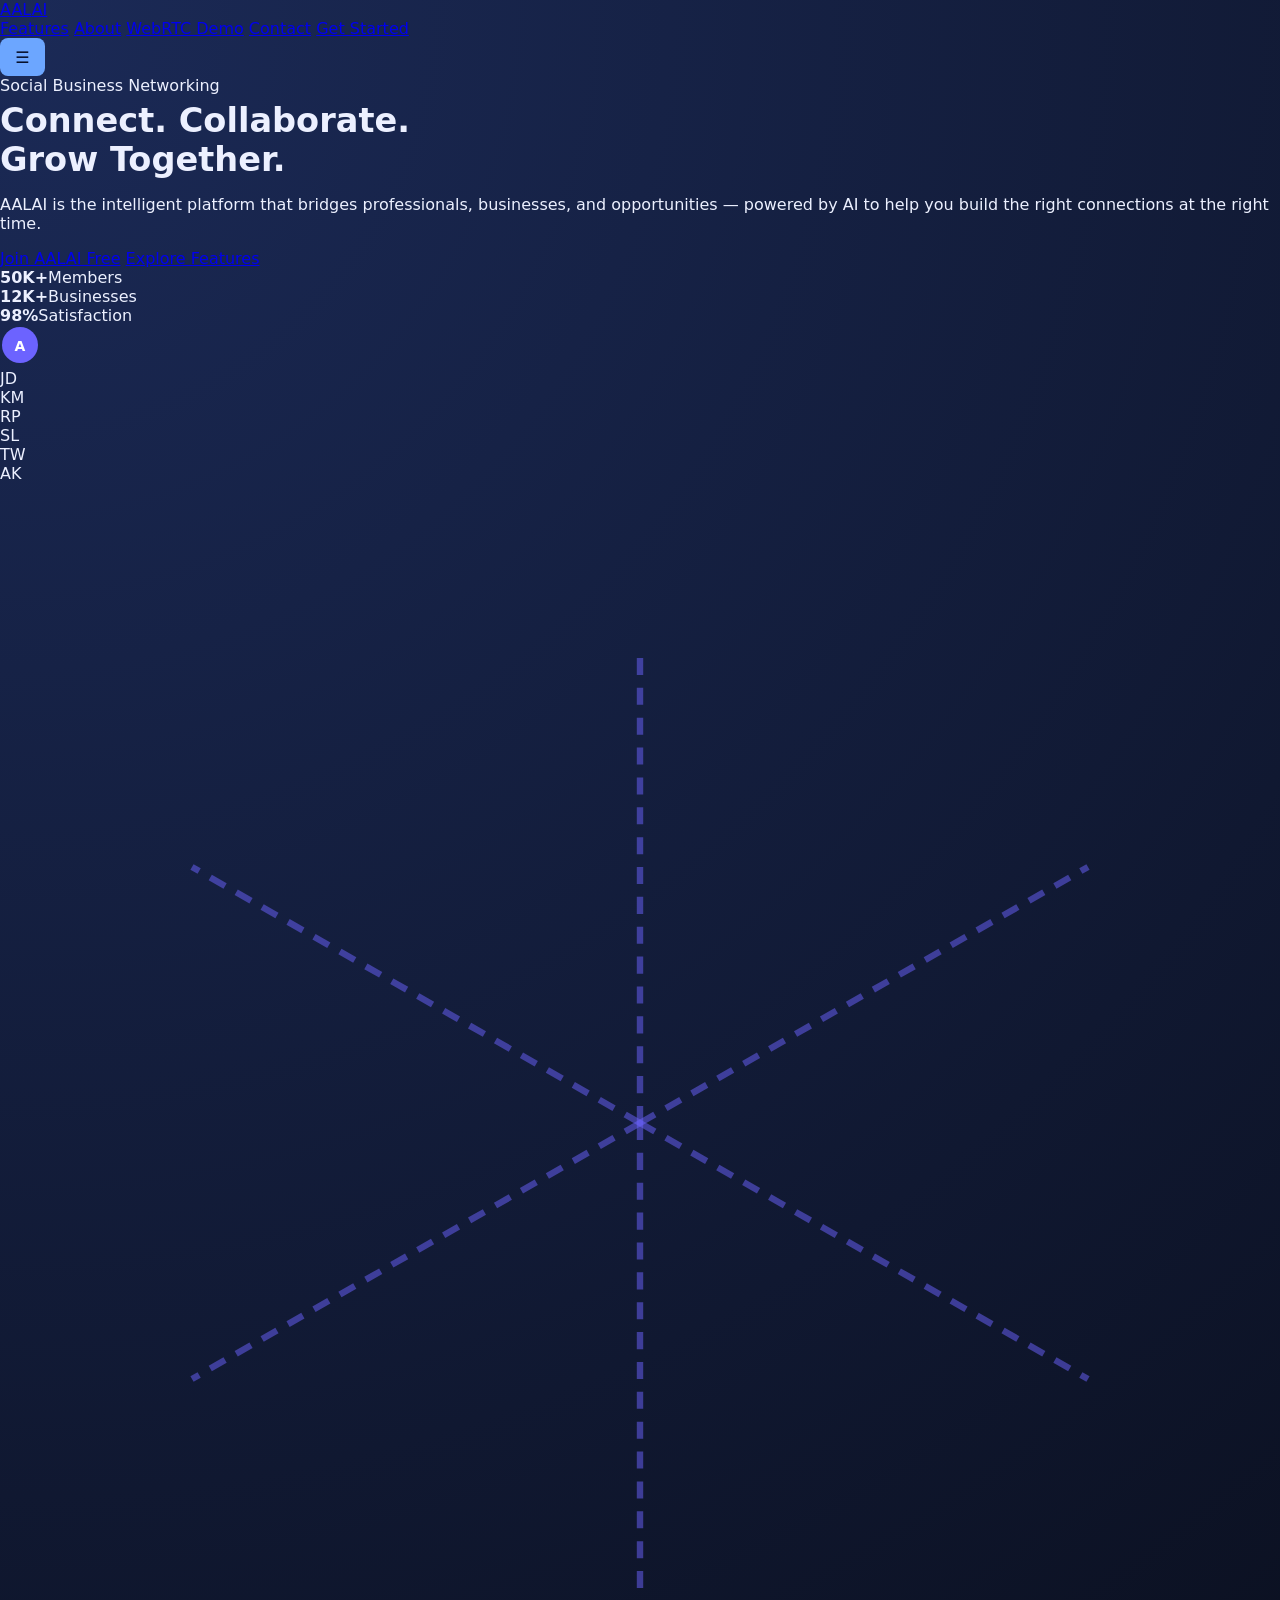
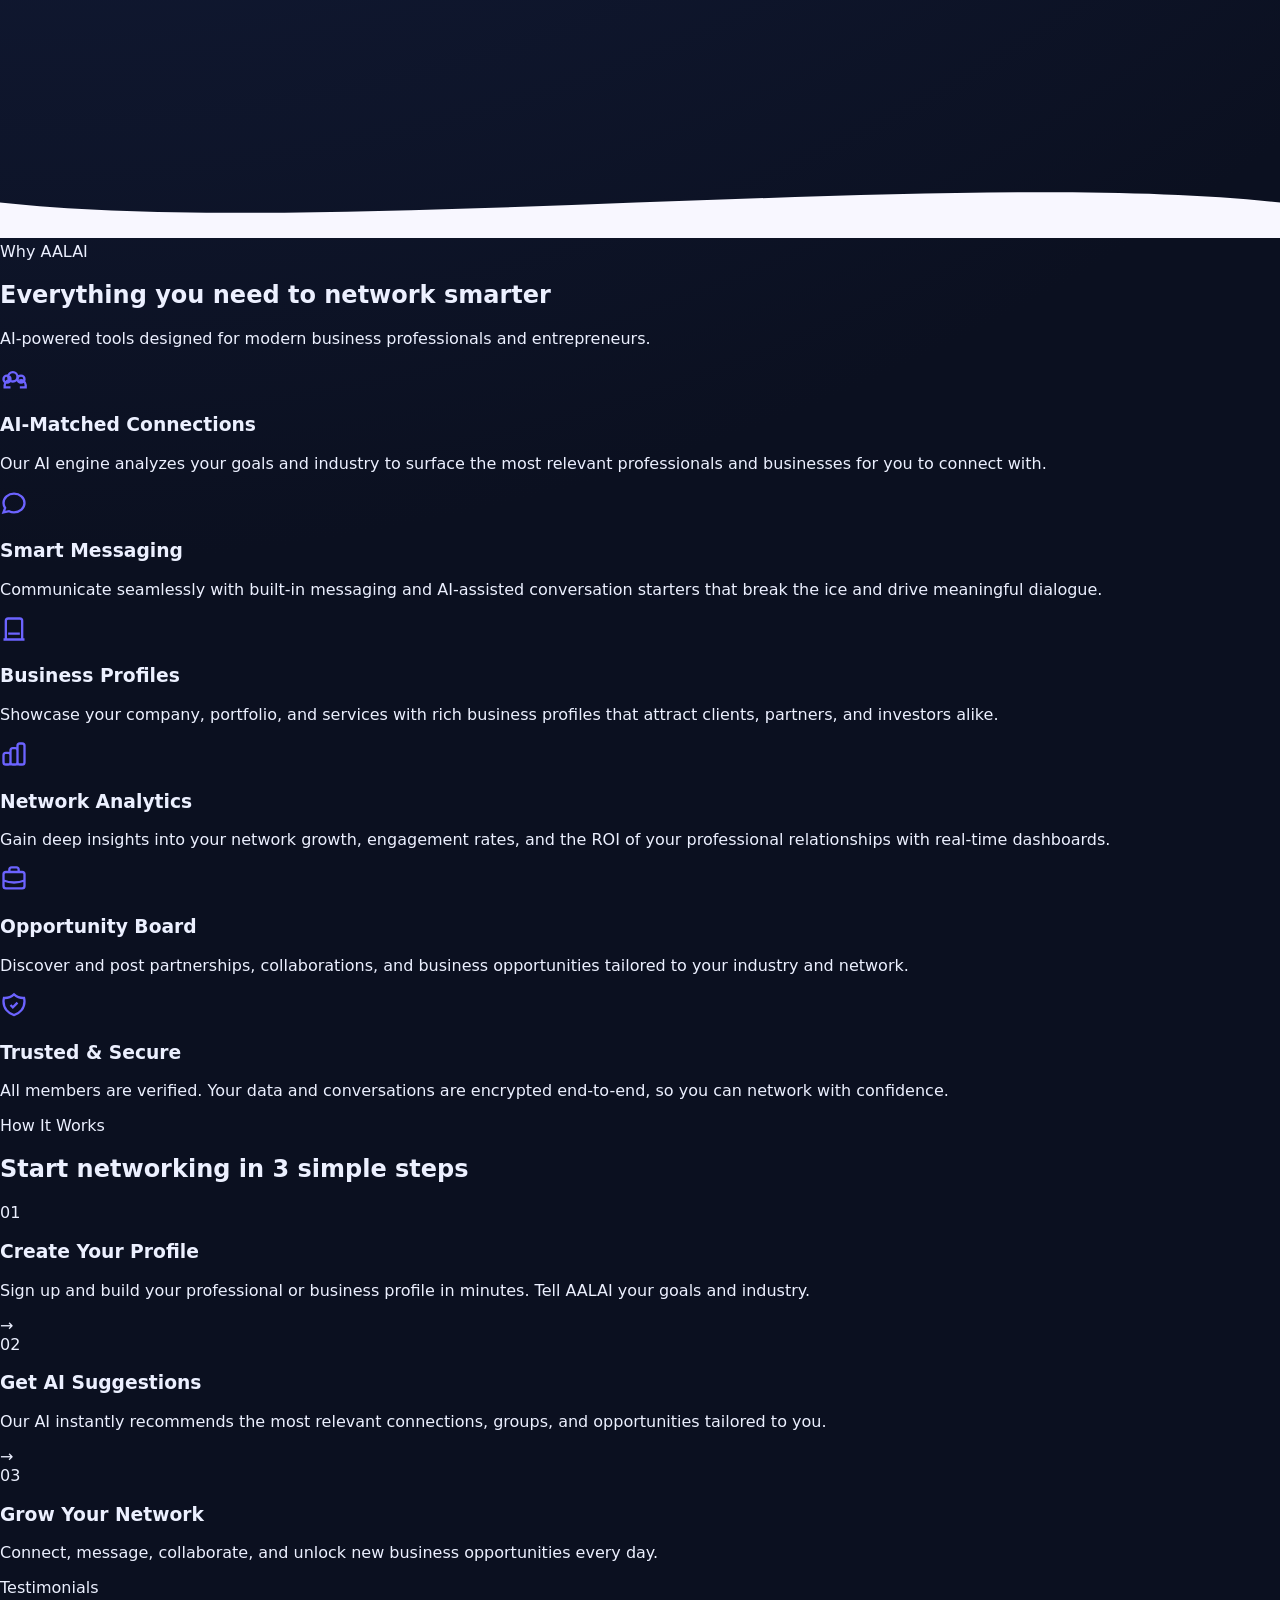
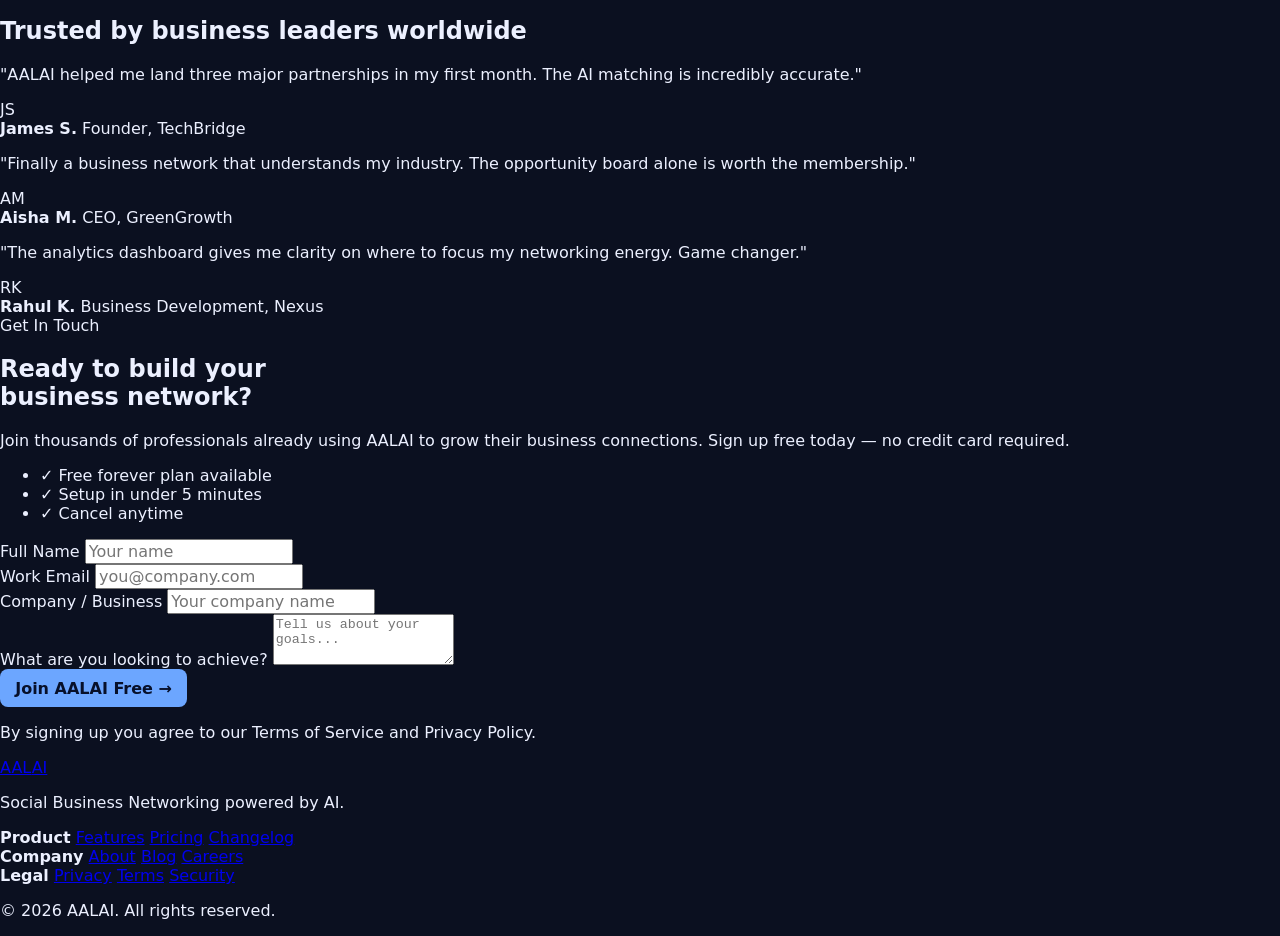
==== commit 7676b361: "Add WebRTC demo page with video audio and text chat" ====
--- a/index.html
+++ b/index.html
@@ -3,44 +3,296 @@
 <head>
   <meta charset="UTF-8" />
   <meta name="viewport" content="width=device-width, initial-scale=1.0" />
-  <title>A2UI Sample Application</title>
+  <title>AALAI — Social Business Networking</title>
   <link rel="stylesheet" href="style.css" />
 </head>
 <body>
-  <header class="app-header">
-    <div>
-      <p class="eyebrow">Sample Application</p>
-      <h1>A2UI Restaurant Helper Demo</h1>
-      <p class="subtitle">A small, framework-free sample that mimics how an agent emits A2UI messages and how a client renders them.</p>
-    </div>
-    <a class="header-link" href="https://a2ui.org/quickstart/" target="_blank" rel="noreferrer">A2UI Quickstart ↗</a>
+
+  <!-- NAV -->
+  <header class="nav">
+    <div class="container nav__inner">
+      <a href="#" class="logo">AAL<span>AI</span></a>
+      <nav class="nav__links">
+        <a href="#features">Features</a>
+        <a href="about.html">About</a>
+        <a href="webrtc.html">WebRTC Demo</a>
+        <a href="#contact">Contact</a>
+        <a href="#contact" class="btn btn--sm">Get Started</a>
+      </nav>
+      <button class="nav__toggle" aria-label="Toggle menu">&#9776;</button>
+    </div>
   </header>
 
-  <main class="layout">
-    <section class="panel panel--chat">
-      <h2>Agent Chat</h2>
-      <p class="muted">Try prompts such as <code>book a table for 2</code>, <code>tomorrow 7pm</code>, or <code>confirm</code>.</p>
-
-      <div id="chatLog" class="chat-log" aria-live="polite"></div>
-
-      <form id="chatForm" class="chat-form">
-        <input id="promptInput" name="prompt" type="text" autocomplete="off" placeholder="Type a prompt for the agent…" required />
-        <button type="submit">Send</button>
-      </form>
-    </section>
-
-    <section class="panel panel--surface">
-      <h2>Rendered Surface</h2>
-      <p class="muted">The UI below is rendered from structured message data.</p>
-      <div id="surface" class="surface"></div>
-    </section>
-
-    <section class="panel panel--json">
-      <h2>Last A2UI Message</h2>
-      <p class="muted">Inspect the JSON payload sent by the sample agent.</p>
-      <pre id="jsonView" class="json-view">{}</pre>
-    </section>
-  </main>
+  <!-- HERO -->
+  <section class="hero">
+    <div class="container hero__inner">
+      <div class="hero__text">
+        <span class="badge">Social Business Networking</span>
+        <h1>Connect. Collaborate.<br /><span>Grow Together.</span></h1>
+        <p>
+          AALAI is the intelligent platform that bridges professionals,
+          businesses, and opportunities — powered by AI to help you build
+          the right connections at the right time.
+        </p>
+        <div class="hero__cta">
+          <a href="#contact" class="btn btn--primary">Join AALAI Free</a>
+          <a href="#features" class="btn btn--ghost">Explore Features</a>
+        </div>
+        <div class="hero__stats">
+          <div class="stat"><strong>50K+</strong><span>Members</span></div>
+          <div class="stat"><strong>12K+</strong><span>Businesses</span></div>
+          <div class="stat"><strong>98%</strong><span>Satisfaction</span></div>
+        </div>
+      </div>
+      <div class="hero__visual" aria-hidden="true">
+        <div class="network-graph">
+          <div class="node node--center">
+            <svg width="40" height="40" viewBox="0 0 40 40"><circle cx="20" cy="20" r="18" fill="#6c63ff"/><text x="50%" y="54%" dominant-baseline="middle" text-anchor="middle" fill="#fff" font-size="14" font-weight="bold">A</text></svg>
+          </div>
+          <div class="node node--1"><div class="avatar">JD</div></div>
+          <div class="node node--2"><div class="avatar">KM</div></div>
+          <div class="node node--3"><div class="avatar">RP</div></div>
+          <div class="node node--4"><div class="avatar">SL</div></div>
+          <div class="node node--5"><div class="avatar">TW</div></div>
+          <div class="node node--6"><div class="avatar">AK</div></div>
+          <svg class="lines" viewBox="0 0 300 300" xmlns="http://www.w3.org/2000/svg">
+            <line x1="150" y1="150" x2="150" y2="40" stroke="#6c63ff" stroke-width="1.5" stroke-dasharray="4 3" opacity="0.5"/>
+            <line x1="150" y1="150" x2="255" y2="90" stroke="#6c63ff" stroke-width="1.5" stroke-dasharray="4 3" opacity="0.5"/>
+            <line x1="150" y1="150" x2="255" y2="210" stroke="#6c63ff" stroke-width="1.5" stroke-dasharray="4 3" opacity="0.5"/>
+            <line x1="150" y1="150" x2="150" y2="260" stroke="#6c63ff" stroke-width="1.5" stroke-dasharray="4 3" opacity="0.5"/>
+            <line x1="150" y1="150" x2="45" y2="210" stroke="#6c63ff" stroke-width="1.5" stroke-dasharray="4 3" opacity="0.5"/>
+            <line x1="150" y1="150" x2="45" y2="90" stroke="#6c63ff" stroke-width="1.5" stroke-dasharray="4 3" opacity="0.5"/>
+          </svg>
+        </div>
+      </div>
+    </div>
+    <div class="hero__wave">
+      <svg viewBox="0 0 1440 80" xmlns="http://www.w3.org/2000/svg" preserveAspectRatio="none">
+        <path d="M0,40 C360,80 1080,0 1440,40 L1440,80 L0,80 Z" fill="#f8f7ff"/>
+      </svg>
+    </div>
+  </section>
+
+  <!-- FEATURES -->
+  <section class="features" id="features">
+    <div class="container">
+      <div class="section-header">
+        <span class="badge">Why AALAI</span>
+        <h2>Everything you need to network smarter</h2>
+        <p>AI-powered tools designed for modern business professionals and entrepreneurs.</p>
+      </div>
+      <div class="features__grid">
+
+        <div class="feature-card">
+          <div class="feature-icon">
+            <svg width="28" height="28" fill="none" viewBox="0 0 24 24" stroke="#6c63ff" stroke-width="2">
+              <path d="M17 20h5v-2a4 4 0 00-5.477-3.72M9 20H4v-2a4 4 0 015.477-3.72M15 11a4 4 0 10-8 0 4 4 0 008 0zm6 2a3 3 0 11-6 0 3 3 0 016 0zm-18 0a3 3 0 116 0 3 3 0 01-6 0z"/>
+            </svg>
+          </div>
+          <h3>AI-Matched Connections</h3>
+          <p>Our AI engine analyzes your goals and industry to surface the most relevant professionals and businesses for you to connect with.</p>
+        </div>
+
+        <div class="feature-card">
+          <div class="feature-icon">
+            <svg width="28" height="28" fill="none" viewBox="0 0 24 24" stroke="#6c63ff" stroke-width="2">
+              <path d="M8 12h.01M12 12h.01M16 12h.01M21 12c0 4.418-4.03 8-9 8a9.862 9.862 0 01-4.255-.949L3 20l1.395-3.72C3.512 15.042 3 13.574 3 12c0-4.418 4.03-8 9-8s9 3.582 9 8z"/>
+            </svg>
+          </div>
+          <h3>Smart Messaging</h3>
+          <p>Communicate seamlessly with built-in messaging and AI-assisted conversation starters that break the ice and drive meaningful dialogue.</p>
+        </div>
+
+        <div class="feature-card">
+          <div class="feature-icon">
+            <svg width="28" height="28" fill="none" viewBox="0 0 24 24" stroke="#6c63ff" stroke-width="2">
+              <path d="M19 21V5a2 2 0 00-2-2H7a2 2 0 00-2 2v16m14 0H5m14 0h2M5 21H3m4-10h.01M12 11h.01M17 11h.01M7 16h10"/>
+            </svg>
+          </div>
+          <h3>Business Profiles</h3>
+          <p>Showcase your company, portfolio, and services with rich business profiles that attract clients, partners, and investors alike.</p>
+        </div>
+
+        <div class="feature-card">
+          <div class="feature-icon">
+            <svg width="28" height="28" fill="none" viewBox="0 0 24 24" stroke="#6c63ff" stroke-width="2">
+              <path d="M9 19v-6a2 2 0 00-2-2H5a2 2 0 00-2 2v6a2 2 0 002 2h2a2 2 0 002-2zm0 0V9a2 2 0 012-2h2a2 2 0 012 2v10m-6 0a2 2 0 002 2h2a2 2 0 002-2m0 0V5a2 2 0 012-2h2a2 2 0 012 2v14a2 2 0 01-2 2h-2a2 2 0 01-2-2z"/>
+            </svg>
+          </div>
+          <h3>Network Analytics</h3>
+          <p>Gain deep insights into your network growth, engagement rates, and the ROI of your professional relationships with real-time dashboards.</p>
+        </div>
+
+        <div class="feature-card">
+          <div class="feature-icon">
+            <svg width="28" height="28" fill="none" viewBox="0 0 24 24" stroke="#6c63ff" stroke-width="2">
+              <path d="M21 13.255A23.931 23.931 0 0112 15c-3.183 0-6.22-.62-9-1.745M16 6V4a2 2 0 00-2-2h-4a2 2 0 00-2 2v2m4 6h.01M5 20h14a2 2 0 002-2V8a2 2 0 00-2-2H5a2 2 0 00-2 2v10a2 2 0 002 2z"/>
+            </svg>
+          </div>
+          <h3>Opportunity Board</h3>
+          <p>Discover and post partnerships, collaborations, and business opportunities tailored to your industry and network.</p>
+        </div>
+
+        <div class="feature-card">
+          <div class="feature-icon">
+            <svg width="28" height="28" fill="none" viewBox="0 0 24 24" stroke="#6c63ff" stroke-width="2">
+              <path d="M9 12l2 2 4-4m5.618-4.016A11.955 11.955 0 0112 2.944a11.955 11.955 0 01-8.618 3.04A12.02 12.02 0 003 9c0 5.591 3.824 10.29 9 11.622 5.176-1.332 9-6.03 9-11.622 0-1.042-.133-2.052-.382-3.016z"/>
+            </svg>
+          </div>
+          <h3>Trusted & Secure</h3>
+          <p>All members are verified. Your data and conversations are encrypted end-to-end, so you can network with confidence.</p>
+        </div>
+
+      </div>
+    </div>
+  </section>
+
+  <!-- HOW IT WORKS -->
+  <section class="how">
+    <div class="container">
+      <div class="section-header">
+        <span class="badge">How It Works</span>
+        <h2>Start networking in 3 simple steps</h2>
+      </div>
+      <div class="how__steps">
+        <div class="step">
+          <div class="step__num">01</div>
+          <h3>Create Your Profile</h3>
+          <p>Sign up and build your professional or business profile in minutes. Tell AALAI your goals and industry.</p>
+        </div>
+        <div class="step__arrow">&#8594;</div>
+        <div class="step">
+          <div class="step__num">02</div>
+          <h3>Get AI Suggestions</h3>
+          <p>Our AI instantly recommends the most relevant connections, groups, and opportunities tailored to you.</p>
+        </div>
+        <div class="step__arrow">&#8594;</div>
+        <div class="step">
+          <div class="step__num">03</div>
+          <h3>Grow Your Network</h3>
+          <p>Connect, message, collaborate, and unlock new business opportunities every day.</p>
+        </div>
+      </div>
+    </div>
+  </section>
+
+  <!-- TESTIMONIALS -->
+  <section class="testimonials">
+    <div class="container">
+      <div class="section-header">
+        <span class="badge">Testimonials</span>
+        <h2>Trusted by business leaders worldwide</h2>
+      </div>
+      <div class="testimonials__grid">
+        <div class="testimonial-card">
+          <p>"AALAI helped me land three major partnerships in my first month. The AI matching is incredibly accurate."</p>
+          <div class="testimonial-author">
+            <div class="avatar">JS</div>
+            <div>
+              <strong>James S.</strong>
+              <span>Founder, TechBridge</span>
+            </div>
+          </div>
+        </div>
+        <div class="testimonial-card">
+          <p>"Finally a business network that understands my industry. The opportunity board alone is worth the membership."</p>
+          <div class="testimonial-author">
+            <div class="avatar">AM</div>
+            <div>
+              <strong>Aisha M.</strong>
+              <span>CEO, GreenGrowth</span>
+            </div>
+          </div>
+        </div>
+        <div class="testimonial-card">
+          <p>"The analytics dashboard gives me clarity on where to focus my networking energy. Game changer."</p>
+          <div class="testimonial-author">
+            <div class="avatar">RK</div>
+            <div>
+              <strong>Rahul K.</strong>
+              <span>Business Development, Nexus</span>
+            </div>
+          </div>
+        </div>
+      </div>
+    </div>
+  </section>
+
+  <!-- CONTACT -->
+  <section class="contact" id="contact">
+    <div class="container">
+      <div class="contact__inner">
+        <div class="contact__text">
+          <span class="badge">Get In Touch</span>
+          <h2>Ready to build your<br />business network?</h2>
+          <p>Join thousands of professionals already using AALAI to grow their business connections. Sign up free today — no credit card required.</p>
+          <ul class="contact__perks">
+            <li>&#10003; Free forever plan available</li>
+            <li>&#10003; Setup in under 5 minutes</li>
+            <li>&#10003; Cancel anytime</li>
+          </ul>
+        </div>
+        <form class="contact__form" id="contactForm" novalidate>
+          <div class="form-group">
+            <label for="name">Full Name</label>
+            <input type="text" id="name" name="name" placeholder="Your name" required />
+          </div>
+          <div class="form-group">
+            <label for="email">Work Email</label>
+            <input type="email" id="email" name="email" placeholder="you@company.com" required />
+          </div>
+          <div class="form-group">
+            <label for="company">Company / Business</label>
+            <input type="text" id="company" name="company" placeholder="Your company name" />
+          </div>
+          <div class="form-group">
+            <label for="message">What are you looking to achieve?</label>
+            <textarea id="message" name="message" rows="3" placeholder="Tell us about your goals..."></textarea>
+          </div>
+          <button type="submit" class="btn btn--primary btn--full">Join AALAI Free &#8594;</button>
+          <p class="form-note">By signing up you agree to our Terms of Service and Privacy Policy.</p>
+          <div class="form-success" id="formSuccess" hidden>
+            &#10003; Thanks! We'll be in touch soon.
+          </div>
+        </form>
+      </div>
+    </div>
+  </section>
+
+  <!-- FOOTER -->
+  <footer class="footer">
+    <div class="container footer__inner">
+      <div class="footer__brand">
+        <a href="#" class="logo">AAL<span>AI</span></a>
+        <p>Social Business Networking powered by AI.</p>
+      </div>
+      <div class="footer__links">
+        <div>
+          <strong>Product</strong>
+          <a href="#features">Features</a>
+          <a href="#">Pricing</a>
+          <a href="#">Changelog</a>
+        </div>
+        <div>
+          <strong>Company</strong>
+          <a href="about.html">About</a>
+          <a href="#">Blog</a>
+          <a href="#">Careers</a>
+        </div>
+        <div>
+          <strong>Legal</strong>
+          <a href="#">Privacy</a>
+          <a href="#">Terms</a>
+          <a href="#">Security</a>
+        </div>
+      </div>
+    </div>
+    <div class="footer__bottom">
+      <div class="container">
+        <p>&copy; 2026 AALAI. All rights reserved.</p>
+      </div>
+    </div>
+  </footer>
 
   <script src="main.js"></script>
 </body>
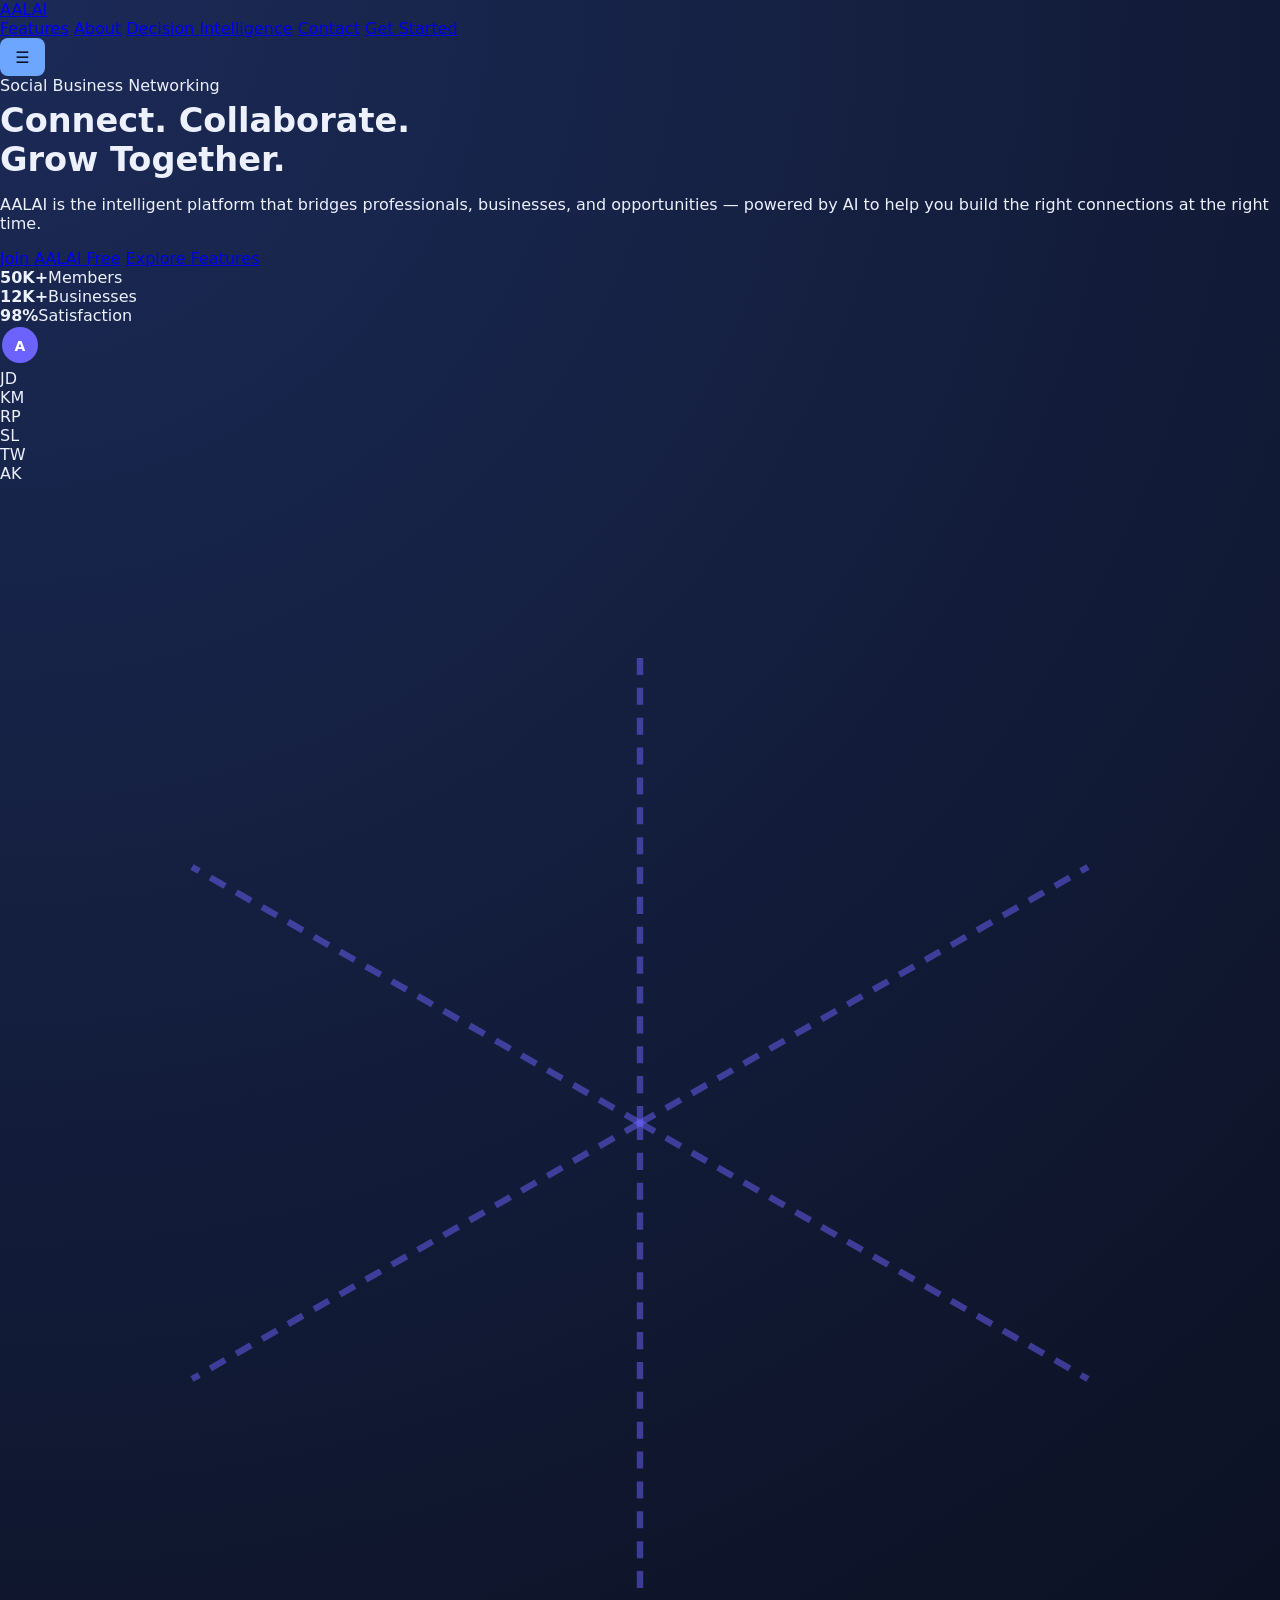
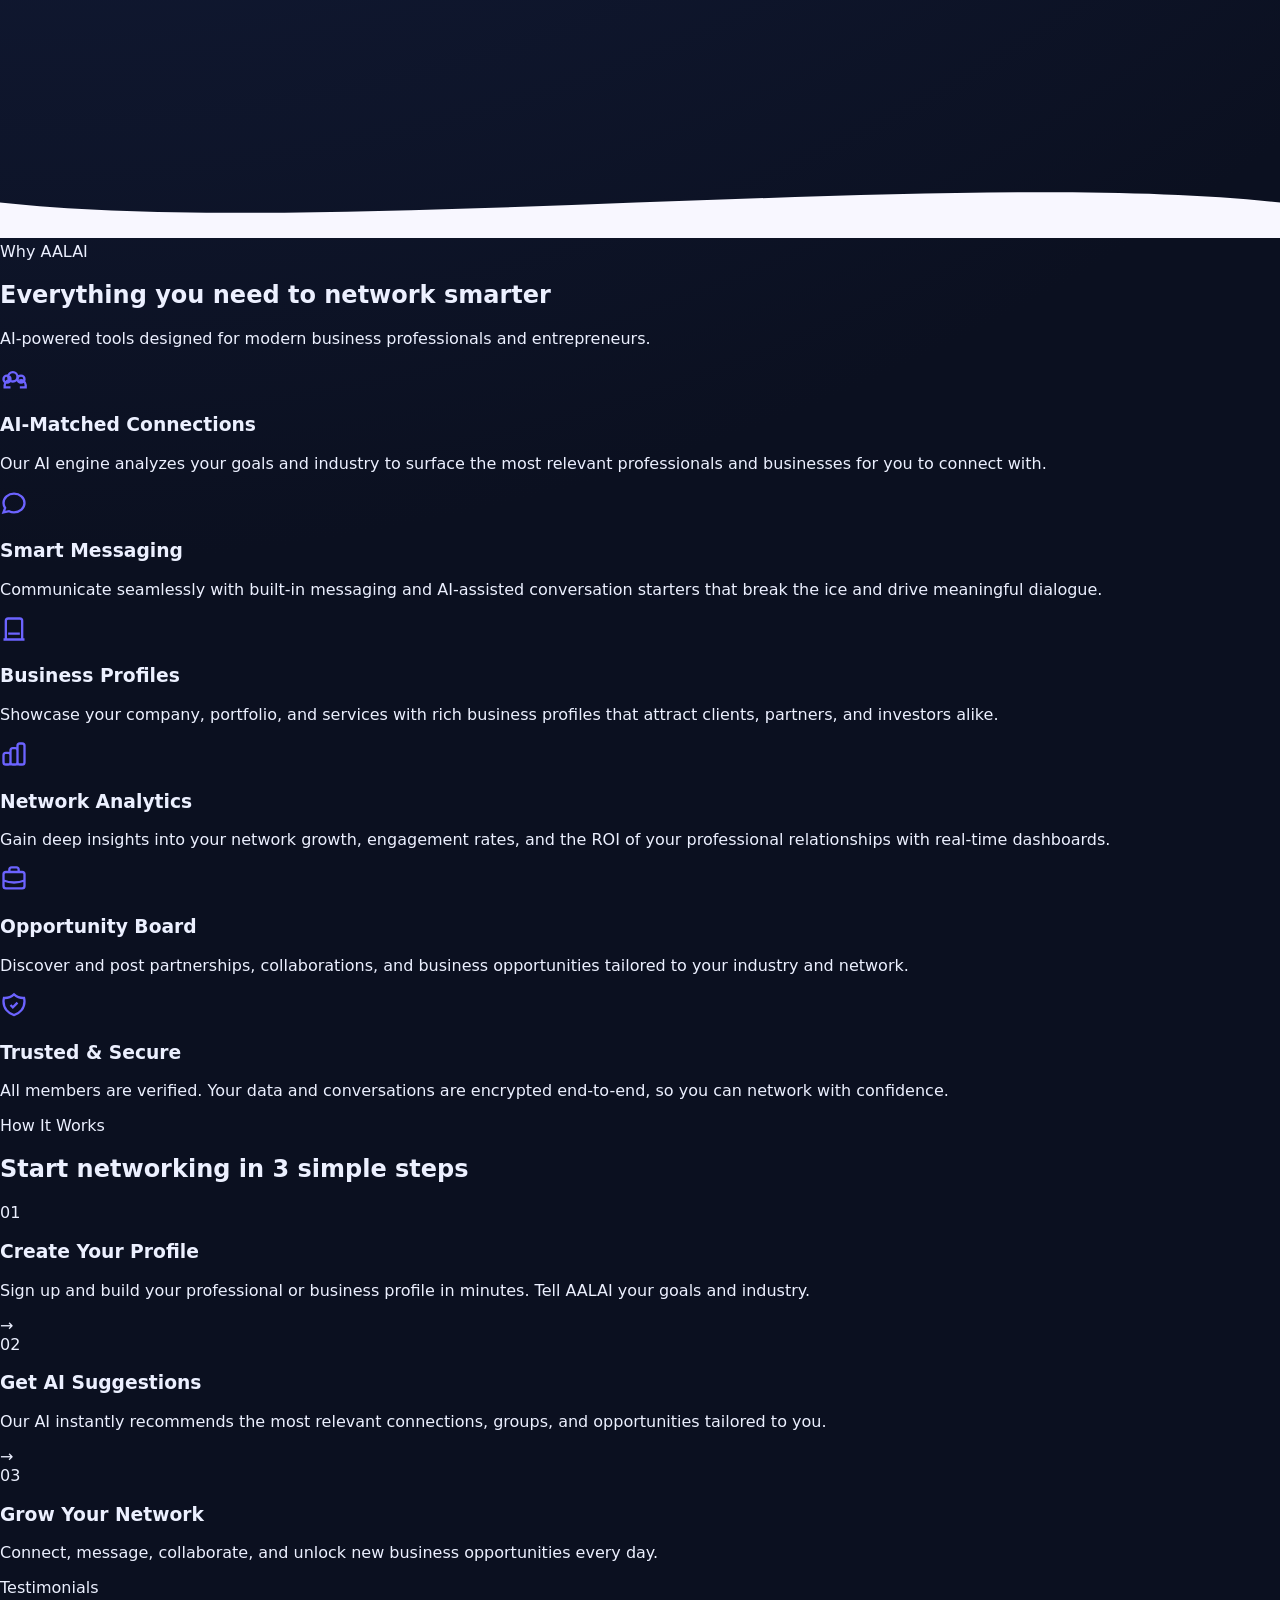
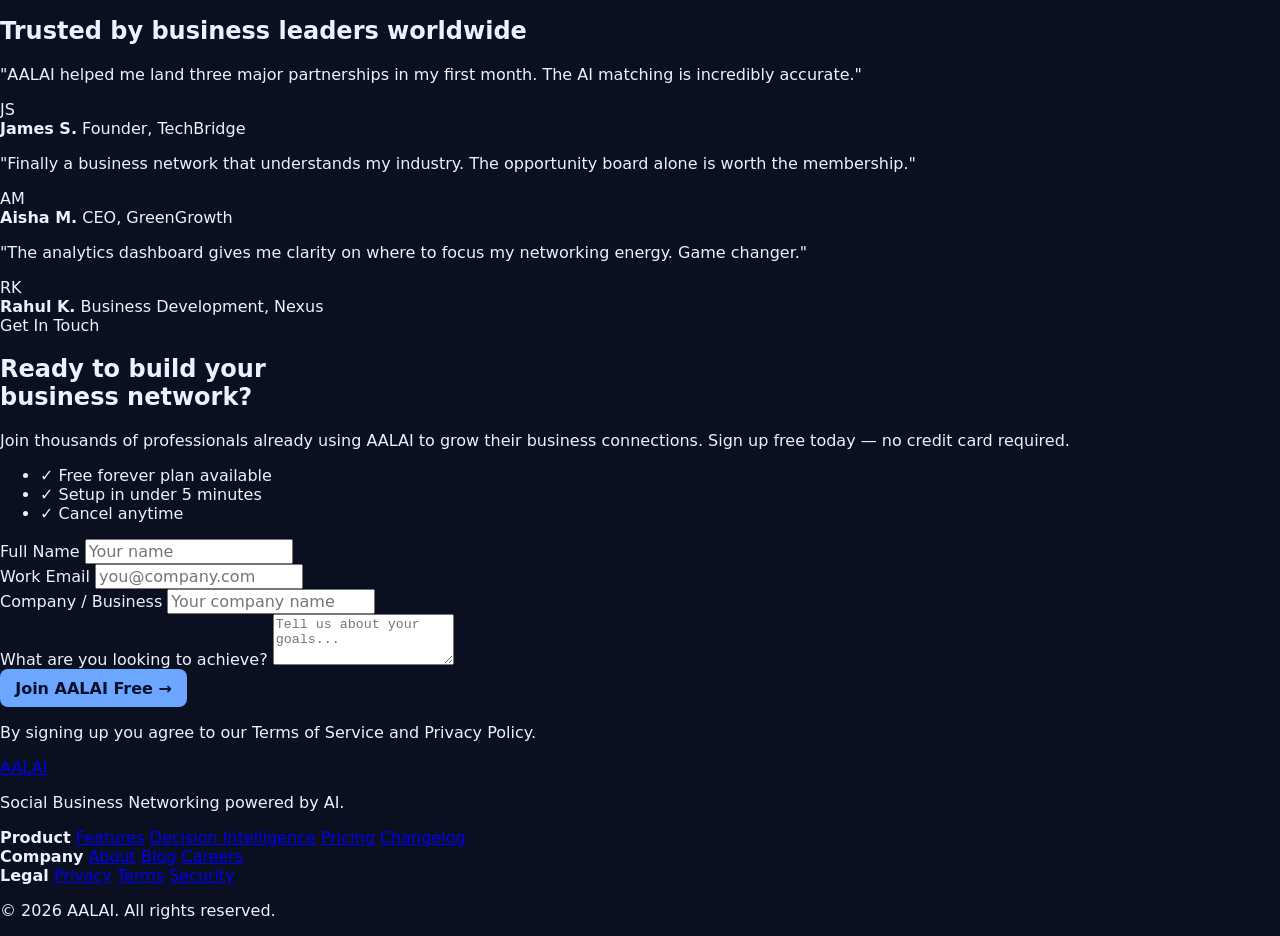
==== commit 1073a6da: "Add Decision Intelligence page with interactive classifier Implements the Human+AI Business Process " ====
--- a/index.html
+++ b/index.html
@@ -15,7 +15,7 @@
       <nav class="nav__links">
         <a href="#features">Features</a>
         <a href="about.html">About</a>
-        <a href="webrtc.html">WebRTC Demo</a>
+        <a href="decision-intelligence.html">Decision Intelligence</a>
         <a href="#contact">Contact</a>
         <a href="#contact" class="btn btn--sm">Get Started</a>
       </nav>
@@ -270,6 +270,7 @@
         <div>
           <strong>Product</strong>
           <a href="#features">Features</a>
+          <a href="decision-intelligence.html">Decision Intelligence</a>
           <a href="#">Pricing</a>
           <a href="#">Changelog</a>
         </div>
